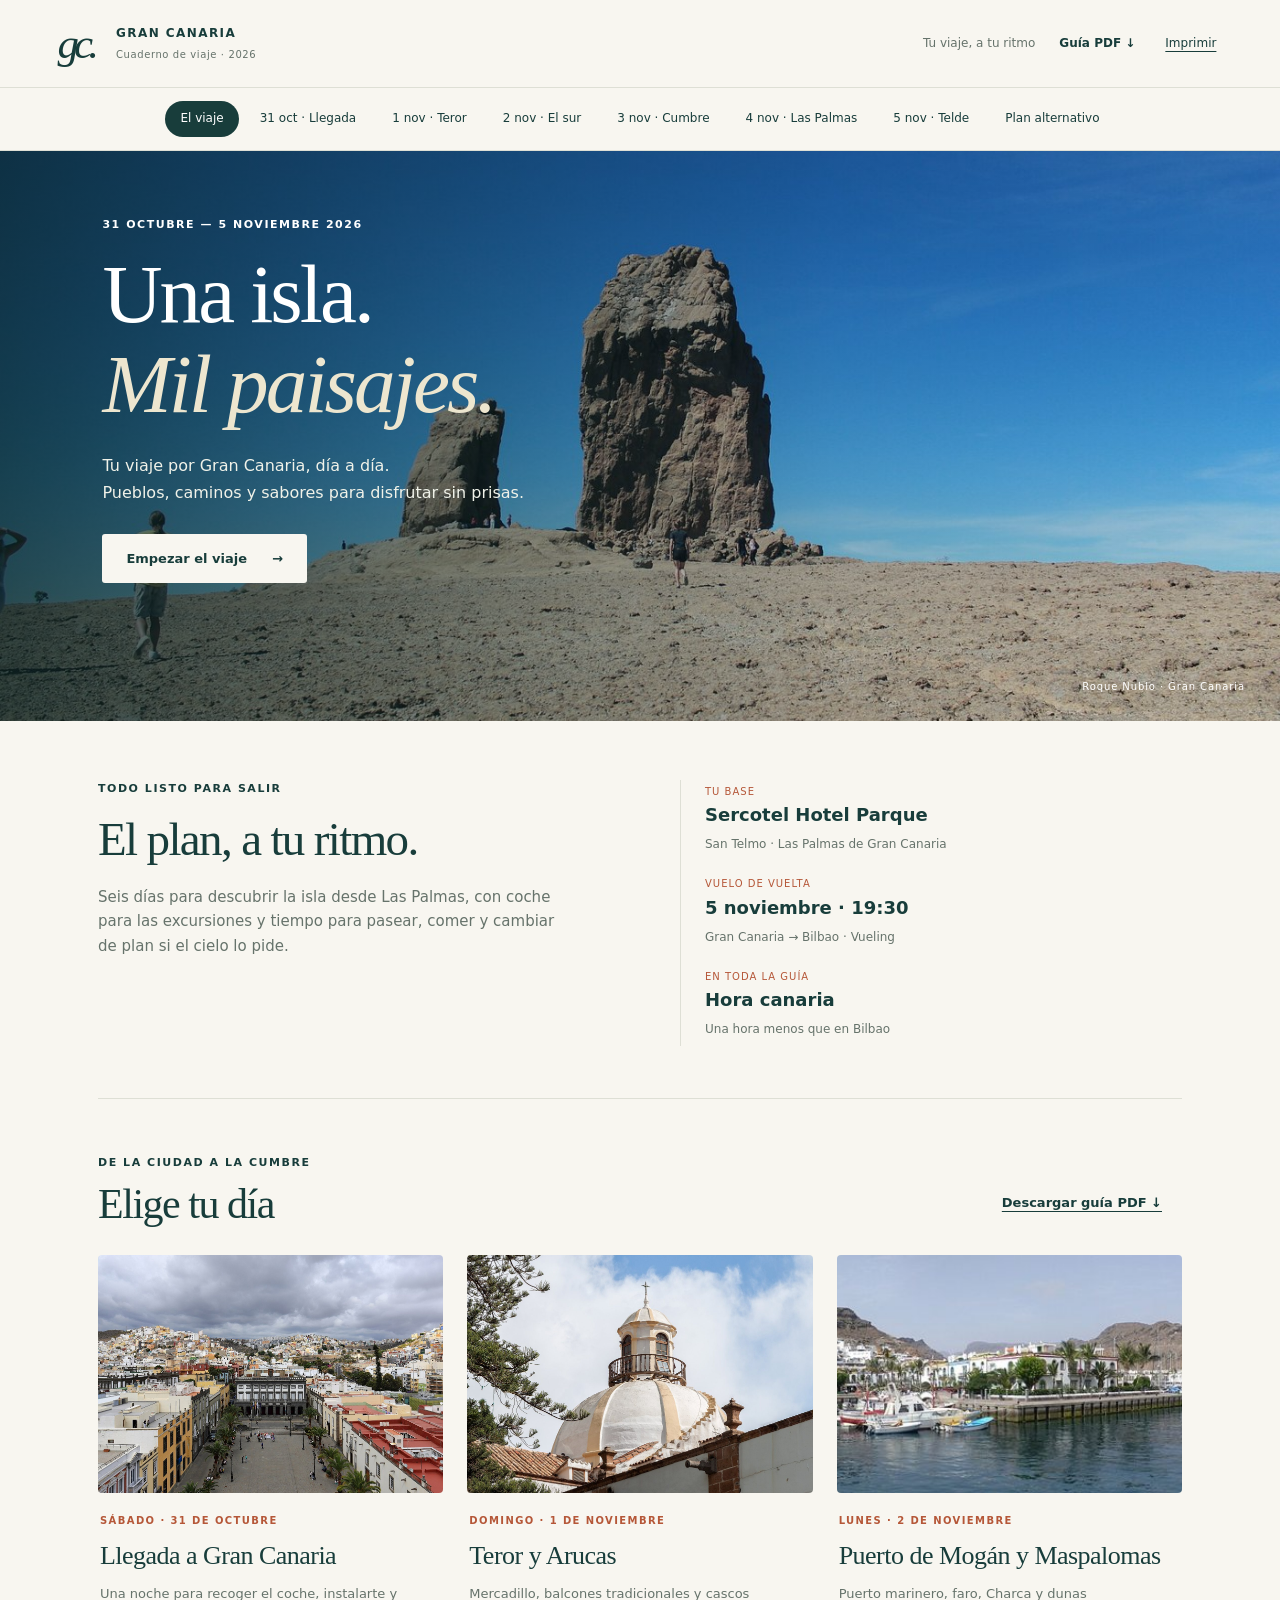
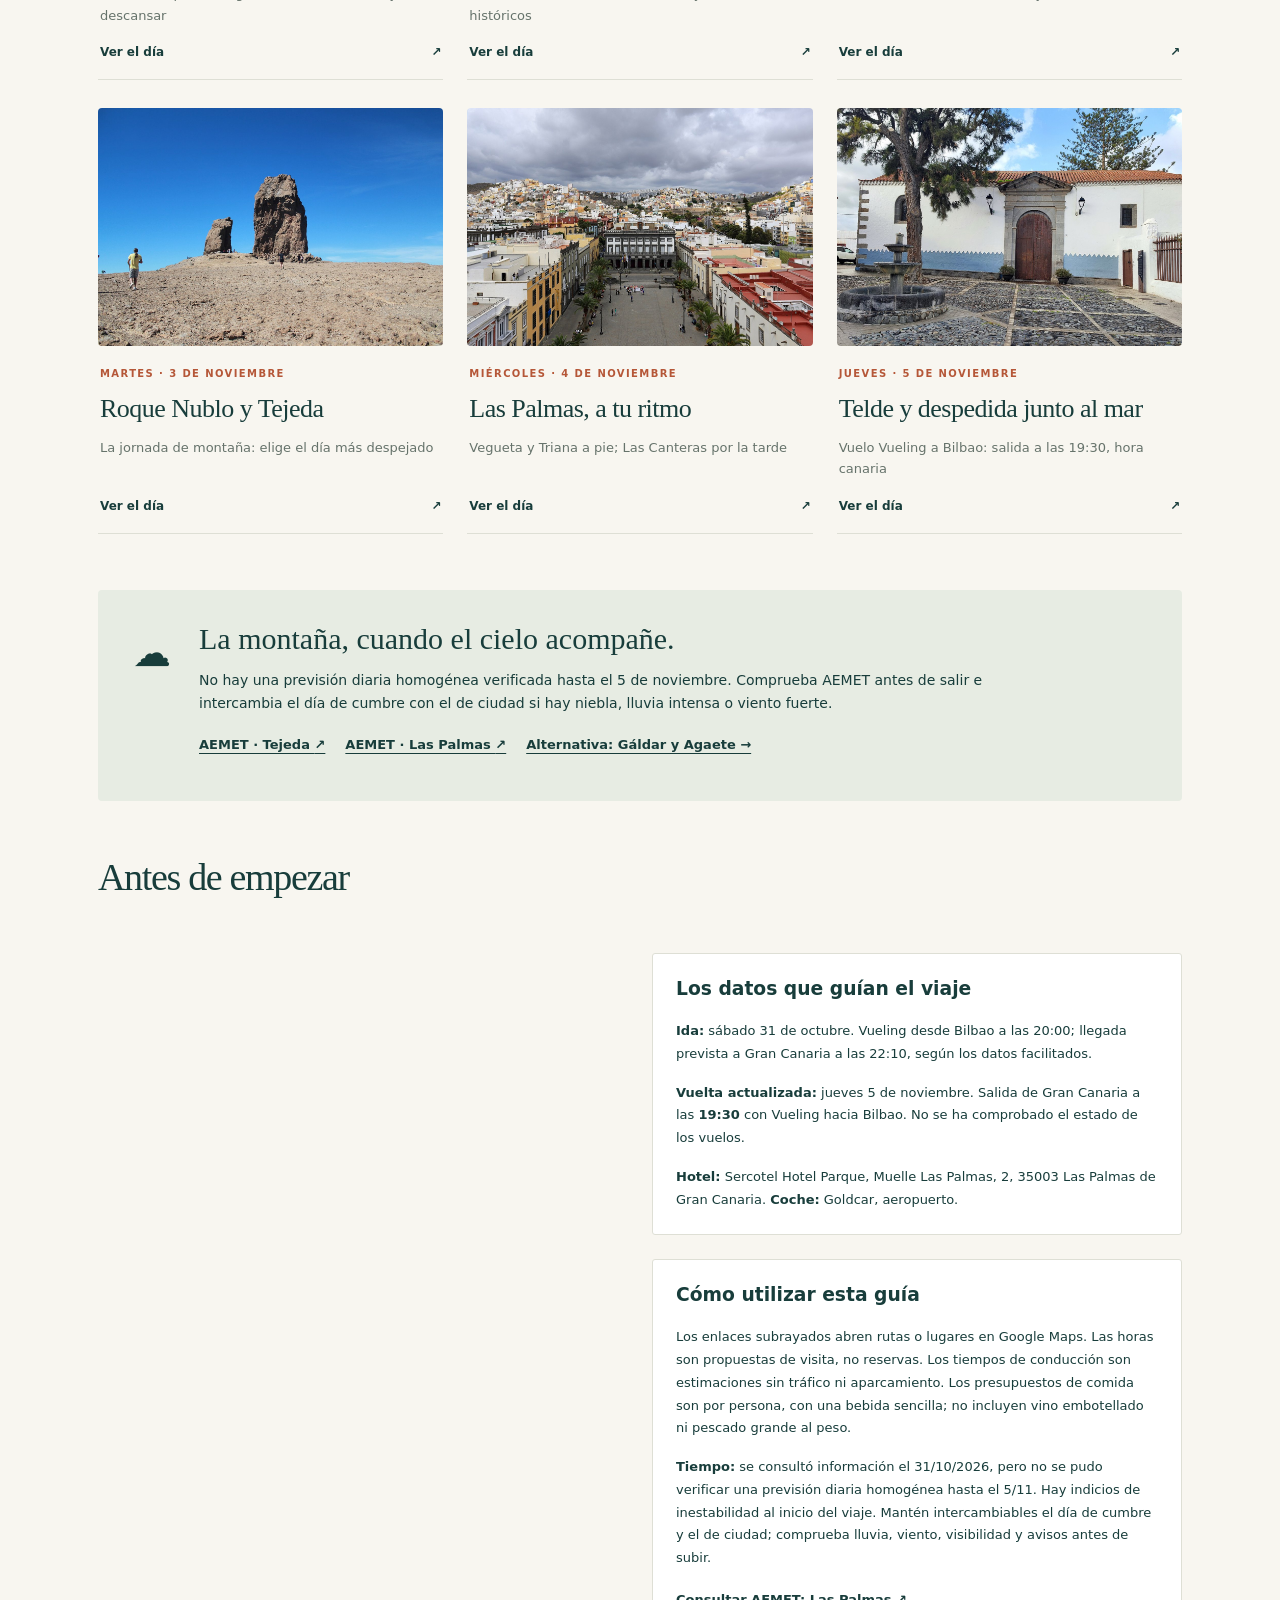
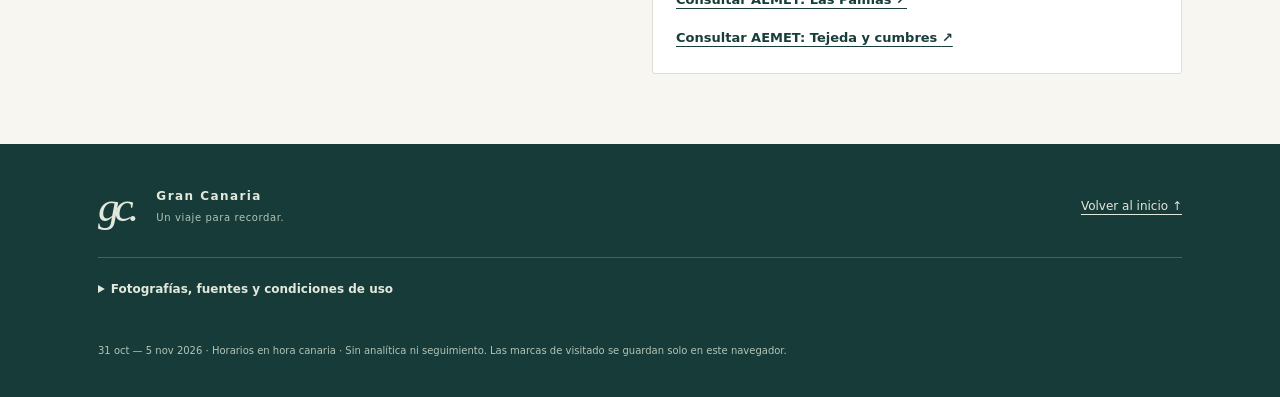
==== index.html @ 6c46b3f3 "Publicar guia de Gran Canaria por dias con rutas y restaurantes" ====
<!doctype html><html lang="es"><head><meta charset="utf-8"><meta name="viewport" content="width=device-width,initial-scale=1"><meta name="theme-color" content="#173e3c"><meta name="description" content="Guía de Gran Canaria del 31 de octubre al 5 de noviembre de 2026: itinerarios por día, restaurantes, horarios, fotografías y rutas en Google Maps."><title>Gran Canaria · Una isla, mil paisajes</title><link rel="icon" href="assets/favicon.svg" type="image/svg+xml"><link rel="stylesheet" href="style.css"><script src="app.js" defer></script></head><body><a class="skip" href="#main">Saltar al contenido</a><header class="site-header"><a class="brand" href="#inicio"><span class="brand-mark" aria-hidden="true">gc.</span><span>GRAN CANARIA<small>Cuaderno de viaje · 2026</small></span></a><div class="header-actions"><span class="progress" aria-live="polite">Tu viaje, a tu ritmo</span><a href="guia-gran-canaria.pdf" class="pdf-link" download>Guía PDF ↓</a><button id="print" aria-label="Imprimir todos los días">Imprimir</button></div></header><nav class="day-nav" aria-label="Itinerario por días"><a href="#inicio" data-day="inicio">El viaje</a><a href="#dia-31" data-day="dia-31">31 oct · Llegada</a><a href="#dia-1" data-day="dia-1">1 nov · Teror</a><a href="#dia-2" data-day="dia-2">2 nov · El sur</a><a href="#dia-3" data-day="dia-3">3 nov · Cumbre</a><a href="#dia-4" data-day="dia-4">4 nov · Las Palmas</a><a href="#dia-5" data-day="dia-5">5 nov · Telde</a><a href="#alternativa" data-day="alternativa">Plan alternativo</a></nav><main id="main"><section class="page" id="inicio" aria-labelledby="title-inicio"><header class="cover"><img src="assets/nublo.jpg" alt="Paisaje montañoso de Gran Canaria con el Roque Nublo"><div class="cover-shade"></div><div class="cover-copy"><span class="eyebrow">31 octubre — 5 noviembre 2026</span><h1 id="title-inicio">Una isla.<br><em>Mil paisajes.</em></h1><p>Tu viaje por Gran Canaria, día a día.<br>Pueblos, caminos y sabores para disfrutar sin prisas.</p><a class="button light" href="#dia-31">Empezar el viaje <span>→</span></a></div><span class="photo-tag">Roque Nublo · Gran Canaria</span></header><div class="content"><div class="intro"><div><span class="eyebrow">Todo listo para salir</span><h2>El plan, a tu ritmo.</h2><p>Seis días para descubrir la isla desde Las Palmas, con coche para las excursiones y tiempo para pasear, comer y cambiar de plan si el cielo lo pide.</p></div><div class="travel-facts"><div><span>Tu base</span><strong>Sercotel Hotel Parque</strong><small>San Telmo · Las Palmas de Gran Canaria</small></div><div><span>Vuelo de vuelta</span><strong>5 noviembre · 19:30</strong><small>Gran Canaria → Bilbao · Vueling</small></div><div><span>En toda la guía</span><strong>Hora canaria</strong><small>Una hora menos que en Bilbao</small></div></div></div><div class="section-heading"><div><span class="eyebrow">De la ciudad a la cumbre</span><h2>Elige tu día</h2></div><a class="text-link" href="guia-gran-canaria.pdf" download>Descargar guía PDF ↓</a></div><div class="day-grid"><a class="day-card" href="#dia-31"><img src="assets/vegueta.jpg" alt="Llegada a Gran Canaria" loading="lazy"><div><span class="eyebrow">Sábado · 31 de octubre</span><h3>Llegada a Gran Canaria</h3><p>Una noche para recoger el coche, instalarte y descansar</p><span class="card-action">Ver el día <span>↗</span></span></div></a><a class="day-card" href="#dia-1"><img src="assets/teror.jpg" alt="Teror y Arucas" loading="lazy"><div><span class="eyebrow">Domingo · 1 de noviembre</span><h3>Teror y Arucas</h3><p>Mercadillo, balcones tradicionales y cascos históricos</p><span class="card-action">Ver el día <span>↗</span></span></div></a><a class="day-card" href="#dia-2"><img src="assets/mogan.jpg" alt="Puerto de Mogán y Maspalomas" loading="lazy"><div><span class="eyebrow">Lunes · 2 de noviembre</span><h3>Puerto de Mogán y Maspalomas</h3><p>Puerto marinero, faro, Charca y dunas</p><span class="card-action">Ver el día <span>↗</span></span></div></a><a class="day-card" href="#dia-3"><img src="assets/nublo.jpg" alt="Roque Nublo y Tejeda" loading="lazy"><div><span class="eyebrow">Martes · 3 de noviembre</span><h3>Roque Nublo y Tejeda</h3><p>La jornada de montaña: elige el día más despejado</p><span class="card-action">Ver el día <span>↗</span></span></div></a><a class="day-card" href="#dia-4"><img src="assets/vegueta.jpg" alt="Las Palmas, a tu ritmo" loading="lazy"><div><span class="eyebrow">Miércoles · 4 de noviembre</span><h3>Las Palmas, a tu ritmo</h3><p>Vegueta y Triana a pie; Las Canteras por la tarde</p><span class="card-action">Ver el día <span>↗</span></span></div></a><a class="day-card" href="#dia-5"><img src="assets/telde.jpg" alt="Telde y despedida junto al mar" loading="lazy"><div><span class="eyebrow">Jueves · 5 de noviembre</span><h3>Telde y despedida junto al mar</h3><p>Vuelo Vueling a Bilbao: salida a las 19:30, hora canaria</p><span class="card-action">Ver el día <span>↗</span></span></div></a></div><aside class="weather"><span class="weather-icon" aria-hidden="true">☁</span><div><h3>La montaña, cuando el cielo acompañe.</h3><p>No hay una previsión diaria homogénea verificada hasta el 5 de noviembre. Comprueba AEMET antes de salir e intercambia el día de cumbre con el de ciudad si hay niebla, lluvia intensa o viento fuerte.</p><a class="text-link" href="https://www.aemet.es/es/eltiempo/prediccion/municipios/tejeda-id35025" target="_blank" rel="noopener noreferrer">AEMET · Tejeda <span aria-hidden="true">↗</span></a><a class="text-link" href="https://www.aemet.es/es/eltiempo/prediccion/municipios/palmas-de-gran-canaria-las-id35016" target="_blank" rel="noopener noreferrer">AEMET · Las Palmas <span aria-hidden="true">↗</span></a><a class="text-link" href="#alternativa">Alternativa: Gáldar y Agaete →</a></div></aside><div class="essentials"><h2>Antes de empezar</h2><section class="panel"><h3>Los datos que guían el viaje</h3><p><b>Ida:</b> sábado 31 de octubre. Vueling desde Bilbao a las 20:00; llegada prevista a Gran Canaria a las 22:10, según los datos facilitados.</p><p><b>Vuelta actualizada:</b> jueves 5 de noviembre. Salida de Gran Canaria a las <b>19:30</b> con Vueling hacia Bilbao. No se ha comprobado el estado de los vuelos.</p><p><b>Hotel:</b> Sercotel Hotel Parque, Muelle Las Palmas, 2, 35003 Las Palmas de Gran Canaria. <b>Coche:</b> Goldcar, aeropuerto.</p></section><section class="panel"><h3>Cómo utilizar esta guía</h3><p>Los enlaces subrayados abren rutas o lugares en Google Maps. Las horas son propuestas de visita, no reservas. Los tiempos de conducción son estimaciones sin tráfico ni aparcamiento. Los presupuestos de comida son por persona, con una bebida sencilla; no incluyen vino embotellado ni pescado grande al peso.</p><p><b>Tiempo:</b> se consultó información el 31/10/2026, pero no se pudo verificar una previsión diaria homogénea hasta el 5/11. Hay indicios de inestabilidad al inicio del viaje. Mantén intercambiables el día de cumbre y el de ciudad; comprueba lluvia, viento, visibilidad y avisos antes de subir.</p><a class="text-link" href="https://www.aemet.es/es/eltiempo/prediccion/municipios/palmas-de-gran-canaria-las-id35016" target="_blank" rel="noopener noreferrer">Consultar AEMET: Las Palmas <span aria-hidden="true">↗</span></a><a class="text-link" href="https://www.aemet.es/es/eltiempo/prediccion/municipios/tejeda-id35025" target="_blank" rel="noopener noreferrer">Consultar AEMET: Tejeda y cumbres <span aria-hidden="true">↗</span></a></section></div></div></section><section class="page" id="dia-31" aria-labelledby="title-dia-31"><header class="day-hero"><img src="assets/vegueta.jpg" alt="Llegada a Gran Canaria" loading="lazy"><div class="cover-shade"></div><div class="day-hero-copy"><a class="back" href="#inicio">← Todos los días</a><span class="eyebrow">Sábado · 31 de octubre</span><h2 id="title-dia-31" tabindex="-1">Llegada a Gran Canaria</h2><p>Una noche para recoger el coche, instalarte y descansar</p></div></header><div class="content"><div class="day-tools"><span>Llegada · 25–35 min en coche</span><button class="done-button" data-done="dia-31" aria-pressed="false">○ Marcar como visitado</button></div><div class="sights"><article class="sight"><span class="eyebrow">Tu punto de partida</span><h3>San Telmo</h3><p>El hotel está junto a San Telmo, una base práctica para recorrer Triana a pie. Esta noche, lo mejor es instalarte y descansar.</p><a class="text-link" href="https://www.google.com/maps/search/?api=1&amp;query=Parque+San+Telmo+Las+Palmas" target="_blank" rel="noopener noreferrer">Ver ubicación <span aria-hidden="true">↗</span></a></article></div><div class="day-body"><section class="timeline"><h3>Horario propuesto</h3><div class="stop"><div class="time">20:00</div><div>Salida de Bilbao con Vueling, según tu reserva. Hora peninsular.</div></div><div class="stop"><div class="time">22:10</div><div>Llegada prevista a Gran Canaria. Desde aquí, todas las horas de la guía son canarias.</div></div><div class="stop"><div class="time">22:10–23:15</div><div>Desembarque, equipaje y recogida del coche. El margen real dependerá del vuelo y las colas.</div></div><div class="stop"><div class="time">23:15–00:00</div><div>Llegada orientativa al Sercotel Hotel Parque. Del aeropuerto al hotel: unos 25–35 minutos de conducción.</div></div></section><section class="panel"><h3>Lo que conviene resolver antes de volar</h3><p><b>Goldcar publica cierre a las 22:59.</b> Con la llegada prevista a las 22:10, confirma cómo gestionan retrasos y recogida fuera de horario. Teléfono publicado: <b>+34 918 341 400</b>.</p><p>Avisa al hotel de tu llegada tardía y consulta el aparcamiento más práctico. Comprueba que la reserva del coche permita devolverlo el jueves alrededor de las 16:30–17:00; una ampliación puede cambiar el precio.</p></section><section class="panel"><h3>Cena</h3><p>Cena antes de embarcar o lleva algo previsto. No se recomienda una reserva de restaurante esa noche: la hora de llegada al hotel es demasiado incierta.</p></section><section class="panel maps"><h3>Google Maps</h3><a class="map-link" href="https://www.google.com/maps/dir/?api=1&amp;origin=Aeropuerto+de+Gran+Canaria&amp;destination=Sercotel+Hotel+Parque%2C+Las+Palmas+de+Gran+Canaria&amp;travelmode=driving" target="_blank" rel="noopener noreferrer">Ruta en coche: aeropuerto → hotel <span aria-hidden="true">↗</span></a><a class="map-link" href="https://www.google.com/maps/search/?api=1&amp;query=Sercotel+Hotel+Parque%2C+Las+Palmas+de+Gran+Canaria" target="_blank" rel="noopener noreferrer">Ubicación: Sercotel Hotel Parque <span aria-hidden="true">↗</span></a></section><section class="panel"><h3>Información de referencia</h3><a class="text-link" href="https://www.goldcar.es/es-es/alquiler-de-coches/oficinas/espana/las-palmas/aeropuerto-gran-canaria/" target="_blank" rel="noopener noreferrer">Goldcar: oficina del aeropuerto y horario <span aria-hidden="true">↗</span></a><p>Recuerda: las horas de los billetes se expresan en la hora local de cada aeropuerto. Canarias está una hora por detrás de Bilbao.</p></section></div><div class="next-day"><a class="text-link" href="#inicio">← El viaje</a><a class="button" href="#dia-1">1 nov · Teror →</a></div></div></section><section class="page" id="dia-1" aria-labelledby="title-dia-1"><header class="day-hero"><img src="assets/teror.jpg" alt="Teror y Arucas" loading="lazy"><div class="cover-shade"></div><div class="day-hero-copy"><a class="back" href="#inicio">← Todos los días</a><span class="eyebrow">Domingo · 1 de noviembre</span><h2 id="title-dia-1" tabindex="-1">Teror y Arucas</h2><p>Mercadillo, balcones tradicionales y cascos históricos</p></div></header><div class="content"><div class="day-tools"><span>Pueblos · Mercado · 1 h 30–2 h en coche</span><button class="done-button" data-done="dia-1" aria-pressed="false">○ Marcar como visitado</button></div><div class="sights"><article class="sight"><span class="eyebrow">Balcones y sabores locales</span><h3>Teror</h3><p>Recorre la calle Real y la plaza del Pino. El mercadillo es la ocasión para probar chorizo de Teror, quesos, panes y dulces.</p><a class="text-link" href="https://www.google.com/maps/search/?api=1&amp;query=Bas%C3%ADlica+Nuestra+Se%C3%B1ora+del+Pino+Teror" target="_blank" rel="noopener noreferrer">Ver ubicación <span aria-hidden="true">↗</span></a></article><article class="sight"><span class="eyebrow">Un paseo entre piedra y jardines</span><h3>Arucas</h3><p>La iglesia de San Juan Bautista y las calles del casco histórico son las protagonistas de una tarde tranquila.</p><a class="text-link" href="https://www.google.com/maps/search/?api=1&amp;query=Iglesia+San+Juan+Bautista+Arucas" target="_blank" rel="noopener noreferrer">Ver ubicación <span aria-hidden="true">↗</span></a></article></div><div class="day-body"><section class="timeline"><h3>Horario propuesto</h3><div class="stop"><div class="time">09:00–09:30</div><div>Salida del hotel hacia Teror. Calcula unos 35–45 minutos y margen para aparcar.</div></div><div class="stop"><div class="time">10:00–12:15</div><div>Mercadillo, plaza del Pino, calle Real y balcones. Basílica si está accesible fuera de los oficios.</div></div><div class="stop"><div class="time">12:30–14:00</div><div>Comida en Teror o en Arbejales, según la opción elegida.</div></div><div class="stop"><div class="time">15:00–17:00</div><div>Arucas: plaza de San Juan, casco histórico y exterior de la iglesia; interior si está abierto.</div></div><div class="stop"><div class="time">17:00–18:00</div><div>Regreso al hotel. Conducción total del día: aproximadamente 1 h 30–2 h, algo más con el desvío a Arbejales.</div></div></section><section class="panel food"><h3>Dónde comer</h3><p><b>Opción económica: Bochinche Bar Suso.</b> C/ Párroco Faustino Alonso, 14, Arbejales. Presupuesto: <b>15–20 €</b>. Pregunta por ropa vieja, potaje, carne de cerdo y postre de gofio. Horario publicado: domingo 12:00–16:00. Tel. <b>928 023 126</b>. Hay que desviarse en coche.</p><p><b>Sin salir del mercadillo: D’Fernandez.</b> Plaza de Sintes, local 4. Cocina canaria: cabra estofada, ropa vieja, gofio y productos de Teror. Domingo publicado: 11:00–19:00. Tel. <b>694 233 515</b>. No se ha verificado carta de precios actual: consúltala antes de pedir.</p></section><section class="panel maps"><h3>Google Maps</h3><a class="map-link" href="https://www.google.com/maps/dir/?api=1&amp;origin=Sercotel+Hotel+Parque%2C+Las+Palmas+de+Gran+Canaria&amp;destination=Sercotel+Hotel+Parque%2C+Las+Palmas+de+Gran+Canaria&amp;travelmode=driving&amp;waypoints=Bas%C3%ADlica+de+Nuestra+Se%C3%B1ora+del+Pino%2C+Teror%7CIglesia+de+San+Juan+Bautista%2C+Arucas" target="_blank" rel="noopener noreferrer">Ruta principal: hotel → Teror → Arucas → hotel <span aria-hidden="true">↗</span></a><a class="map-link" href="https://www.google.com/maps/dir/?api=1&amp;origin=Teror+Gran+Canaria&amp;destination=Arucas+Gran+Canaria&amp;travelmode=driving&amp;waypoints=Bochinche+Bar+Suso+Arbejales" target="_blank" rel="noopener noreferrer">Desvío para comer: Teror → Bar Suso → Arucas <span aria-hidden="true">↗</span></a><a class="map-link" href="https://www.google.com/maps/search/?api=1&amp;query=D+Fernandez+Plaza+de+Sintes+Teror" target="_blank" rel="noopener noreferrer">D’Fernandez, junto al mercadillo <span aria-hidden="true">↗</span></a></section><section class="panel"><h3>Festivo y lluvia</h3><p>El mercadillo anuncia domingos de 09:00 a 15:00. Al ser Todos los Santos, confirma cambios y reserva la comida. Con lluvia intensa, utiliza el plan cultural de Las Palmas; Teror se puede visitar otro día, aunque sin el mercadillo.</p><a class="text-link" href="https://teror.es/mercadillo-de-teror/" target="_blank" rel="noopener noreferrer">Ayuntamiento: mercadillo de Teror <span aria-hidden="true">↗</span></a><a class="text-link" href="https://dfernandezteror.com/" target="_blank" rel="noopener noreferrer">D’Fernandez: cocina, horario y contacto <span aria-hidden="true">↗</span></a></section></div><div class="next-day"><a class="text-link" href="#dia-31">← 31 oct · Llegada</a><a class="button" href="#dia-2">2 nov · El sur →</a></div></div></section><section class="page" id="dia-2" aria-labelledby="title-dia-2"><header class="day-hero"><img src="assets/mogan.jpg" alt="Puerto de Mogán y Maspalomas" loading="lazy"><div class="cover-shade"></div><div class="day-hero-copy"><a class="back" href="#inicio">← Todos los días</a><span class="eyebrow">Lunes · 2 de noviembre</span><h2 id="title-dia-2" tabindex="-1">Puerto de Mogán y Maspalomas</h2><p>Puerto marinero, faro, Charca y dunas</p></div></header><div class="content"><div class="day-tools"><span>Mar · Dunas · 2 h 30–3 h en coche</span><button class="done-button" data-done="dia-2" aria-pressed="false">○ Marcar como visitado</button></div><div class="sights"><article class="sight"><span class="eyebrow">La mañana junto al puerto</span><h3>Puerto de Mogán</h3><p>Pasea entre las calles blancas y el puerto antes de comer. El mercadillo es los viernes, por lo que no coincide con este viaje.</p><a class="text-link" href="https://www.google.com/maps/search/?api=1&amp;query=Puerto+de+Mog%C3%A1n" target="_blank" rel="noopener noreferrer">Ver ubicación <span aria-hidden="true">↗</span></a></article><article class="sight"><span class="eyebrow">Arena, aves y horizonte</span><h3>Maspalomas</h3><p>Combina el faro, la Charca y un paseo por los itinerarios señalizados. La reserva se disfruta respetando las balizas y las zonas protegidas.</p><a class="text-link" href="https://www.google.com/maps/search/?api=1&amp;query=Charca+Maspalomas" target="_blank" rel="noopener noreferrer">Ver ubicación <span aria-hidden="true">↗</span></a></article></div><div class="day-body"><section class="timeline"><h3>Horario propuesto</h3><div class="stop"><div class="time">09:00</div><div>Salida por la GC-1 hacia Puerto de Mogán. Trayecto aproximado: 1 h 10–1 h 25.</div></div><div class="stop"><div class="time">10:15–12:30</div><div>Paseo por el puerto y las calles del barrio marinero.</div></div><div class="stop"><div class="time">12:30–14:00</div><div>Almuerzo en la Cofradía de Pescadores de Mogán.</div></div><div class="stop"><div class="time">14:00–14:45</div><div>Traslado a Maspalomas y aparcamiento cerca del faro.</div></div><div class="stop"><div class="time">14:45–17:30</div><div>Faro, paseo junto a la Charca y senderos autorizados. Dedica 60–90 minutos a caminar según el viento y tus ganas.</div></div><div class="stop"><div class="time">17:30–18:30</div><div>Regreso hacia Las Palmas. Total diario de conducción: aproximadamente 2 h 30–3 h.</div></div></section><section class="panel food"><h3>Dónde comer: Cofradía de Pescadores de Mogán</h3><p><b>Explanada del Castillete, 7.</b> Presupuesto: <b>20–30 € por persona</b>. Tel. <b>928 565 321</b>. Confirma servicio de cocina el lunes a las 12:30.</p><p>La carta digital consultada publica sardinillas a <b>12,50 €</b>, atún a la plancha a <b>14,50 €</b> y calamares a <b>15,50 €</b>. Son referencias, sujetas a cambios. Para controlar el gasto, elige platos con precio cerrado y consulta las guarniciones. Si pides pescado al peso, acuerda el precio total antes.</p></section><section class="panel maps"><h3>Google Maps</h3><a class="map-link" href="https://www.google.com/maps/dir/?api=1&amp;origin=Sercotel+Hotel+Parque%2C+Las+Palmas+de+Gran+Canaria&amp;destination=Sercotel+Hotel+Parque%2C+Las+Palmas+de+Gran+Canaria&amp;travelmode=driving&amp;waypoints=Puerto+de+Mog%C3%A1n+Gran+Canaria%7CFaro+de+Maspalomas" target="_blank" rel="noopener noreferrer">Ruta en coche: hotel → Puerto de Mogán → faro → hotel <span aria-hidden="true">↗</span></a><a class="map-link" href="https://www.google.com/maps/search/?api=1&amp;query=Cofrad%C3%ADa+de+Pescadores+Puerto+de+Mog%C3%A1n" target="_blank" rel="noopener noreferrer">Restaurante: Cofradía de Pescadores de Mogán <span aria-hidden="true">↗</span></a><a class="map-link" href="https://www.google.com/maps/dir/?api=1&amp;origin=Faro+de+Maspalomas&amp;destination=Charca+de+Maspalomas&amp;travelmode=walking" target="_blank" rel="noopener noreferrer">Paseo: faro → Charca de Maspalomas <span aria-hidden="true">↗</span></a></section><section class="panel"><h3>Para disfrutar del entorno</h3><p>El mercadillo de Mogán es los viernes y no coincide con este viaje. En las dunas, sigue las balizas y señalización: Google Maps no sustituye los senderos autorizados. Si hay lluvia intensa o viento incómodo, acorta el paseo y usa otro día para la reserva natural.</p><a class="text-link" href="https://cofradiapuertomogan.eatbu.com/?lang=es" target="_blank" rel="noopener noreferrer">Cofradía de Mogán: contacto <span aria-hidden="true">↗</span></a><a class="text-link" href="https://www.mydmenu.com/local/70" target="_blank" rel="noopener noreferrer">Carta digital consultada <span aria-hidden="true">↗</span></a></section></div><figure class="extra-photo"><img src="assets/dunas.jpg" alt="Dunas de Maspalomas" loading="lazy"><figcaption>Reserva natural de las Dunas de Maspalomas</figcaption></figure><div class="next-day"><a class="text-link" href="#dia-1">← 1 nov · Teror</a><a class="button" href="#dia-3">3 nov · Cumbre →</a></div></div></section><section class="page" id="dia-3" aria-labelledby="title-dia-3"><header class="day-hero"><img src="assets/nublo.jpg" alt="Roque Nublo y Tejeda" loading="lazy"><div class="cover-shade"></div><div class="day-hero-copy"><a class="back" href="#inicio">← Todos los días</a><span class="eyebrow">Martes · 3 de noviembre</span><h2 id="title-dia-3" tabindex="-1">Roque Nublo y Tejeda</h2><p>La jornada de montaña: elige el día más despejado</p></div></header><div class="content"><div class="day-tools"><span>Montaña · Reserva previa · 3–3 h 30 en coche</span><button class="done-button" data-done="dia-3" aria-pressed="false">○ Marcar como visitado</button></div><div class="sights"><article class="sight"><span class="eyebrow">El paisaje que merece esperar</span><h3>Roque Nublo</h3><p>Elige un día con buena visibilidad. El paseo habitual tiene subida y terreno irregular: lleva agua, abrigo y calzado con agarre.</p><a class="text-link" href="https://www.google.com/maps/search/?api=1&amp;query=Roque+Nublo+Gran+Canaria" target="_blank" rel="noopener noreferrer">Ver ubicación <span aria-hidden="true">↗</span></a></article><article class="sight"><span class="eyebrow">La pausa más dulce</span><h3>Tejeda</h3><p>Después de la caminata, pasea por el pueblo y prueba su repostería de almendra: bienmesabe y mazapán.</p><a class="text-link" href="https://www.google.com/maps/search/?api=1&amp;query=Tejeda+Gran+Canaria" target="_blank" rel="noopener noreferrer">Ver ubicación <span aria-hidden="true">↗</span></a></article></div><div class="day-body"><section class="timeline"><h3>Horario propuesto, sujeto a reserva y meteorología</h3><div class="stop"><div class="time">08:30</div><div>Salida hacia la cumbre. Las carreteras tienen curvas: calcula 1 h 15–1 h 45 hasta el punto de acceso elegido.</div></div><div class="stop"><div class="time">10:00–13:00</div><div>Aparcamiento habilitado, traslado en guagua y paseo al Roque Nublo. Ajusta el orden a la franja reservada y al transporte vigente.</div></div><div class="stop"><div class="time">14:00–15:00</div><div>Comida en Tejeda.</div></div><div class="stop"><div class="time">15:00–16:00</div><div>Paseo por el pueblo y dulcería: bienmesabe o mazapán de almendra.</div></div><div class="stop"><div class="time">16:00–17:30</div><div>Regreso con luz. Conducción del día: unas 3–3 h 30, según el acceso y los desvíos.</div></div></section><section class="panel"><h3>Acceso al Roque Nublo</h3><p>El acceso está regulado: <b>reserva previamente</b> y comprueba el aparcamiento disuasorio y la guagua que correspondan. No conduzcas al inicio del sendero contando con poder aparcar. La aproximación habitual es de unos <b>1,5 km por sentido</b>, con subida y terreno irregular; reserva unas 2 horas para caminar y disfrutar, además de los traslados.</p><a class="text-link" href="https://reservasroquenublo.com/" target="_blank" rel="noopener noreferrer">Reservas y condiciones de acceso al Roque Nublo <span aria-hidden="true">↗</span></a><a class="text-link" href="https://www.grancanaria.com/turismo/naturaleza/red-de-miradores/mirador-roquenublo/" target="_blank" rel="noopener noreferrer">Turismo: información oficial de acceso y transporte <span aria-hidden="true">↗</span></a></section><section class="panel food"><h3>Dónde comer: Casa del Caminero</h3><p><b>Av. de los Almendros, 5, Tejeda.</b> Presupuesto: <b>20–25 €</b>. Carta publicada: gofio 6 €, papas con mojo 6 €, cabra en salsa 14 € y carne de cochino 12 €. Tel. <b>682 525 982</b>. <b>Confirma apertura el martes:</b> existen horarios contradictorios en directorios. Si cambias el día de montaña, cambia también la reserva.</p><a class="text-link" href="https://casadelcaminero.com/menu/" target="_blank" rel="noopener noreferrer">Casa del Caminero: carta publicada <span aria-hidden="true">↗</span></a></section><section class="panel maps"><h3>Google Maps: trayectos separados</h3><a class="map-link" href="https://www.google.com/maps/dir/?api=1&amp;origin=Sercotel+Hotel+Parque%2C+Las+Palmas+de+Gran+Canaria&amp;destination=Cruz+de+los+Llanos+Gran+Canaria&amp;travelmode=driving" target="_blank" rel="noopener noreferrer">Hotel → Cruz de los Llanos (solo si el acceso vigente lo indica) <span aria-hidden="true">↗</span></a><a class="map-link" href="https://www.google.com/maps/dir/?api=1&amp;origin=Cruz+de+los+Llanos+Gran+Canaria&amp;destination=Sercotel+Hotel+Parque%2C+Las+Palmas+de+Gran+Canaria&amp;travelmode=driving&amp;waypoints=Tejeda+Gran+Canaria" target="_blank" rel="noopener noreferrer">Cruz de los Llanos → Tejeda → hotel <span aria-hidden="true">↗</span></a><a class="map-link" href="https://www.google.com/maps/search/?api=1&amp;query=Casa+del+Caminero+Tejeda" target="_blank" rel="noopener noreferrer">Restaurante: Casa del Caminero <span aria-hidden="true">↗</span></a><p><b>Plan B:</b> con niebla cerrada, tormenta, viento fuerte o avisos, intercambia con el día de ciudad. Lleva agua, calzado con agarre, impermeable y abrigo. Maps no representa la reserva ni el transporte obligatorio.</p></section></div><div class="next-day"><a class="text-link" href="#dia-2">← 2 nov · El sur</a><a class="button" href="#dia-4">4 nov · Las Palmas →</a></div></div></section><section class="page" id="dia-4" aria-labelledby="title-dia-4"><header class="day-hero"><img src="assets/vegueta.jpg" alt="Las Palmas, a tu ritmo" loading="lazy"><div class="cover-shade"></div><div class="day-hero-copy"><a class="back" href="#inicio">← Todos los días</a><span class="eyebrow">Miércoles · 4 de noviembre</span><h2 id="title-dia-4" tabindex="-1">Las Palmas, a tu ritmo</h2><p>Vegueta y Triana a pie; Las Canteras por la tarde</p></div></header><div class="content"><div class="day-tools"><span>Historia · Playa · A pie y guagua</span><button class="done-button" data-done="dia-4" aria-pressed="false">○ Marcar como visitado</button></div><div class="sights"><article class="sight"><span class="eyebrow">La historia se recorre a pie</span><h3>Vegueta y Triana</h3><p>Plazas, calles históricas, mercado y museos. Casa de Colón y El Museo Canario permiten adaptar el día si llueve.</p><a class="text-link" href="https://www.google.com/maps/search/?api=1&amp;query=Plaza+Santa+Ana+Las+Palmas" target="_blank" rel="noopener noreferrer">Ver ubicación <span aria-hidden="true">↗</span></a></article><article class="sight"><span class="eyebrow">La tarde frente al Atlántico</span><h3>Las Canteras</h3><p>Recorre el paseo marítimo hasta La Puntilla. Puedes llegar desde el centro en guagua o taxi y dejar el coche aparcado.</p><a class="text-link" href="https://www.google.com/maps/search/?api=1&amp;query=La+Puntilla+Las+Palmas+de+Gran+Canaria" target="_blank" rel="noopener noreferrer">Ver ubicación <span aria-hidden="true">↗</span></a></article></div><div class="day-body"><section class="timeline"><h3>Horario propuesto</h3><div class="stop"><div class="time">09:00–10:15</div><div>Paseo desde San Telmo por Triana y visita al Mercado de Vegueta. El mercado publica apertura entre semana hasta las 14:00.</div></div><div class="stop"><div class="time">10:30–13:30</div><div>Plaza de Santa Ana, entorno de la catedral, calles de Vegueta y Casa de Colón. Confirma el horario de acceso del museo.</div></div><div class="stop"><div class="time">13:30–15:00</div><div>Comida en Bodegón Lagunetas, en Triana.</div></div><div class="stop"><div class="time">15:30–18:00</div><div>Con buen tiempo: guagua o taxi a Las Canteras y paseo hacia La Puntilla. Con lluvia: El Museo Canario.</div></div><div class="stop"><div class="time">Tarde-noche</div><div>Regreso al hotel. Hoy puedes dejar el coche aparcado.</div></div></section><section class="panel food"><h3>Dónde comer: Bodegón Lagunetas</h3><p><b>Calle Constantino, 16, Triana.</b> Presupuesto: <b>20–25 € por persona</b>. Buena ubicación para esta ruta y para volver al hotel a pie. Pregunta por ropa vieja, pata asada, morcilla dulce, quesos canarios y platos del día.</p><p>La carta publicada incluye papas con mojo a 7 € y queso tierno a 8,50 €. El horario consultado para el miércoles es 08:00–23:00, pero el horario de cocina puede ser más limitado. Pregunta por medias raciones si quieres probar varios platos.</p></section><section class="panel maps"><h3>Google Maps</h3><a class="map-link" href="https://www.google.com/maps/dir/?api=1&amp;origin=Sercotel+Hotel+Parque%2C+Las+Palmas+de+Gran+Canaria&amp;destination=Casa+de+Col%C3%B3n+Las+Palmas&amp;travelmode=walking&amp;waypoints=Mercado+de+Vegueta%7CPlaza+de+Santa+Ana+Las+Palmas" target="_blank" rel="noopener noreferrer">Ruta a pie: hotel → mercado → Santa Ana → Casa de Colón <span aria-hidden="true">↗</span></a><a class="map-link" href="https://www.google.com/maps/dir/?api=1&amp;origin=Casa+de+Col%C3%B3n+Las+Palmas&amp;destination=Sercotel+Hotel+Parque%2C+Las+Palmas+de+Gran+Canaria&amp;travelmode=walking&amp;waypoints=Bodeg%C3%B3n+Lagunetas+Las+Palmas" target="_blank" rel="noopener noreferrer">Casa de Colón → Bodegón Lagunetas → hotel <span aria-hidden="true">↗</span></a><a class="map-link" href="https://www.google.com/maps/dir/?api=1&amp;origin=Playa+de+Las+Canteras&amp;destination=La+Puntilla+Las+Palmas+de+Gran+Canaria&amp;travelmode=walking" target="_blank" rel="noopener noreferrer">Paseo de tarde: Playa de Las Canteras → La Puntilla <span aria-hidden="true">↗</span></a></section><section class="panel"><h3>Si llueve: cultura a cubierto</h3><p><b>El Museo Canario</b> es una buena opción para conocer la población aborigen. Publica horario de lunes a viernes de 10:00 a 20:00. También permite completar este día si no te apetece playa.</p><a class="text-link" href="https://www2.elmuseocanario.com/informacion-general/" target="_blank" rel="noopener noreferrer">El Museo Canario: información de visita <span aria-hidden="true">↗</span></a><a class="text-link" href="https://mercadodevegueta.com/" target="_blank" rel="noopener noreferrer">Mercado de Vegueta: web y horarios <span aria-hidden="true">↗</span></a><a class="text-link" href="https://www.guiarepsol.com/es/fichas/solete/bodegon-lagunetas-326437/" target="_blank" rel="noopener noreferrer">Bodegón Lagunetas: ficha de Guía Repsol <span aria-hidden="true">↗</span></a></section></div><div class="next-day"><a class="text-link" href="#dia-3">← 3 nov · Cumbre</a><a class="button" href="#dia-5">5 nov · Telde →</a></div></div></section><section class="page" id="dia-5" aria-labelledby="title-dia-5"><header class="day-hero"><img src="assets/telde.jpg" alt="Telde y despedida junto al mar" loading="lazy"><div class="cover-shade"></div><div class="day-hero-copy"><a class="back" href="#inicio">← Todos los días</a><span class="eyebrow">Jueves · 5 de noviembre</span><h2 id="title-dia-5" tabindex="-1">Telde y despedida junto al mar</h2><p>Vuelo Vueling a Bilbao: salida a las 19:30, hora canaria</p></div></header><div class="content"><div class="day-tools"><span>Pueblos · Mar · Vuelo a las 19:30</span><button class="done-button" data-done="dia-5" aria-pressed="false">○ Marcar como visitado</button></div><div class="sights"><article class="sight"><span class="eyebrow">San Juan y San Francisco</span><h3>Telde</h3><p>Dedica la mañana a sus calles y plazas históricas antes de bajar a la costa para comer.</p><a class="text-link" href="https://www.google.com/maps/search/?api=1&amp;query=Barrio+San+Francisco+Telde" target="_blank" rel="noopener noreferrer">Ver ubicación <span aria-hidden="true">↗</span></a></article><article class="sight"><span class="eyebrow">Una última comida junto al mar</span><h3>Taliarte y Melenara</h3><p>Tras el almuerzo, da un paseo corto y tranquilo. Mantén el margen para repostar, devolver el coche y llegar a la terminal.</p><a class="text-link" href="https://www.google.com/maps/search/?api=1&amp;query=Playa+Melenara" target="_blank" rel="noopener noreferrer">Ver ubicación <span aria-hidden="true">↗</span></a></article></div><div class="day-body"><section class="timeline"><h3>Horario propuesto</h3><div class="stop"><div class="time">09:30–10:00</div><div>Salida del hotel con el equipaje y desplazamiento a Telde.</div></div><div class="stop"><div class="time">10:30–12:30</div><div>Paseo por los barrios históricos de San Juan y San Francisco.</div></div><div class="stop"><div class="time">13:00–14:30</div><div>Comida en La Cofradía de Taliarte, en la costa de Telde.</div></div><div class="stop"><div class="time">14:30–15:45</div><div>Paseo tranquilo por Taliarte y Melenara, según el tiempo.</div></div><div class="stop"><div class="time">15:45–16:15</div><div>Salida hacia el aeropuerto y repostaje según el contrato.</div></div><div class="stop"><div class="time">16:30–17:00</div><div>Devolución del coche en Goldcar. Confirma que esta hora esté incluida en la reserva.</div></div><div class="stop"><div class="time">17:00–17:30</div><div>Estar en la terminal para facturación, seguridad y embarque. Sigue los límites indicados por Vueling.</div></div><div class="stop"><div class="time">19:30</div><div>Salida del vuelo hacia Bilbao. No confundir con la hora de llegada.</div></div></section><section class="panel food"><h3>Dónde comer: La Cofradía de Taliarte</h3><p><b>Muelle de Taliarte, s/n.</b> Tel. <b>928 134 387</b>. Presupuesto: <b>25–30 € por persona</b>, eligiendo raciones sencillas. Pregunta por gofio escaldado, sardinas o pescado del día; confirma el precio de cualquier pieza al peso.</p><p>La web anuncia apertura los jueves de 08:00 a 23:00; eso no equivale al horario de cocina. Reserva para las 13:00 y confirma servicio. No se han verificado los precios exactos de una carta actual.</p></section><section class="panel maps"><h3>Google Maps</h3><a class="map-link" href="https://www.google.com/maps/dir/?api=1&amp;origin=Sercotel+Hotel+Parque%2C+Las+Palmas+de+Gran+Canaria&amp;destination=La+Cofrad%C3%ADa+de+Taliarte&amp;travelmode=driving&amp;waypoints=Bas%C3%ADlica+de+San+Juan+Bautista+Telde" target="_blank" rel="noopener noreferrer">Mañana en coche: hotel → San Juan de Telde → Taliarte <span aria-hidden="true">↗</span></a><a class="map-link" href="https://www.google.com/maps/dir/?api=1&amp;origin=Bas%C3%ADlica+de+San+Juan+Bautista+Telde&amp;destination=Iglesia+de+San+Francisco+Telde&amp;travelmode=walking" target="_blank" rel="noopener noreferrer">Paseo histórico: San Juan → San Francisco <span aria-hidden="true">↗</span></a><a class="map-link" href="https://www.google.com/maps/dir/?api=1&amp;origin=La+Cofrad%C3%ADa+de+Taliarte&amp;destination=Aeropuerto+de+Gran+Canaria&amp;travelmode=driving&amp;waypoints=Playa+de+Melenara" target="_blank" rel="noopener noreferrer">Tarde en coche: Taliarte → Melenara → aeropuerto <span aria-hidden="true">↗</span></a><a class="text-link" href="https://www.lacofradiadetaliarte.es/" target="_blank" rel="noopener noreferrer">La Cofradía de Taliarte: contacto y horarios <span aria-hidden="true">↗</span></a><p><b>Si el día se complica:</b> suprime el paseo de tarde y ve al aeropuerto con margen. Comprueba el punto exacto de devolución en tu contrato de Goldcar: el enlace de Maps termina en el aeropuerto, no en una plaza de devolución concreta.</p></section></div><div class="next-day"><a class="text-link" href="#dia-4">← 4 nov · Las Palmas</a><a class="button" href="#alternativa">Plan alternativo →</a></div></div></section><section class="page" id="alternativa" aria-labelledby="title-alternativa"><header class="day-hero"><img src="assets/agaete.jpg" alt="Gáldar y Agaete" loading="lazy"><div class="cover-shade"></div><div class="day-hero-copy"><a class="back" href="#inicio">← Todos los días</a><span class="eyebrow">Alternativa y referencias</span><h2 id="title-alternativa" tabindex="-1">Gáldar y Agaete</h2><p>Para sustituir la cumbre o cambiar el día del sur</p></div></header><div class="content"><div class="day-tools"><span>Arqueología · Costa · 1 h 45–2 h 15 en coche</span><button class="done-button" data-done="alternativa" aria-pressed="false">○ Marcar como visitado</button></div><div class="sights"><article class="sight"><span class="eyebrow">Una ventana a la isla aborigen</span><h3>Gáldar</h3><p>La Cueva Pintada es la visita cultural principal de esta alternativa. Reserva el pase; el museo cierra los lunes.</p><a class="text-link" href="https://www.google.com/maps/search/?api=1&amp;query=Museo+Cueva+Pintada+G%C3%A1ldar" target="_blank" rel="noopener noreferrer">Ver ubicación <span aria-hidden="true">↗</span></a></article><article class="sight"><span class="eyebrow">Puerto, pueblo y paisaje</span><h3>Agaete</h3><p>Completa el día paseando por Puerto de las Nieves y el casco de Agaete. Ajusta los recorridos al estado del mar y al tiempo.</p><a class="text-link" href="https://www.google.com/maps/search/?api=1&amp;query=Puerto+de+las+Nieves+Agaete" target="_blank" rel="noopener noreferrer">Ver ubicación <span aria-hidden="true">↗</span></a></article></div><div class="day-body"><section class="timeline"><h3>Ruta alternativa de historia y costa</h3><div class="stop"><div class="time">09:00</div><div>Salida del hotel hacia Gáldar.</div></div><div class="stop"><div class="time">10:00–12:00</div><div>Cueva Pintada, según entrada reservada, y paseo por el casco histórico.</div></div><div class="stop"><div class="time">12:30–14:30</div><div>Agaete y comida en Puerto de las Nieves.</div></div><div class="stop"><div class="time">14:30–16:30</div><div>Paseo por el puerto y el casco de Agaete, adaptado al tiempo.</div></div><div class="stop"><div class="time">16:30–17:30</div><div>Regreso al hotel. Conducción total orientativa: 1 h 45–2 h 15.</div></div><p><b>Cueva Pintada:</b> cierra los lunes. El horario publicado de octubre a mayo es martes a sábado 10:00–18:00 y domingos/festivos 11:00–18:00. Compra entrada anticipada y comprueba el pase disponible; no hay ninguna reserva realizada.</p><a class="text-link" href="https://visitgaldar.es/museos/museo-y-parque-arqueologico-cueva-pintada" target="_blank" rel="noopener noreferrer">Cueva Pintada: información de Turismo de Gáldar <span aria-hidden="true">↗</span></a></section><section class="panel"><h3>Comida alternativa: Terraza Angor</h3><p><b>Paseo de los Poetas, 2, Puerto de las Nieves.</b> Tel. <b>928 554 109</b>. Cocina marinera, ropa vieja de pulpo y postres caseros. No se ha verificado carta actual de precios: pregunta por raciones y presupuesto antes de pedir.</p><p><b>Solo encaja aquí el martes si mantiene su horario:</b> la ficha consultada publica cierre miércoles y jueves. No lo uses como parada del miércoles sin confirmación. Si cambias la excursión a ese día, elige un local abierto tras consultar su carta.</p><a class="text-link" href="https://descubreagaete.com/terraza-angor/" target="_blank" rel="noopener noreferrer">Angor: cocina, contacto y horario publicado <span aria-hidden="true">↗</span></a><a class="map-link" href="https://www.google.com/maps/dir/?api=1&amp;origin=Sercotel+Hotel+Parque%2C+Las+Palmas+de+Gran+Canaria&amp;destination=Sercotel+Hotel+Parque%2C+Las+Palmas+de+Gran+Canaria&amp;travelmode=driving&amp;waypoints=Museo+y+Parque+Arqueol%C3%B3gico+Cueva+Pintada+G%C3%A1ldar%7CPuerto+de+las+Nieves+Agaete" target="_blank" rel="noopener noreferrer">Ruta: hotel → Cueva Pintada → Puerto de las Nieves → hotel <span aria-hidden="true">↗</span></a></section><section class="panel"><h3>Comprobaciones rápidas antes de salir</h3><p>1. Tiempo y avisos de la zona que vas a visitar.<br/>2. Apertura y cocina del restaurante, especialmente el domingo festivo y el martes en Tejeda.<br/>3. Reserva del Roque Nublo y transporte, o entrada de Cueva Pintada.<br/>4. Hora de devolución del coche y condiciones del vuelo.</p><p>Guía preparada con la información consultada en esta conversación el 31/10/2026. Los enlaces oficiales y las cartas están incluidos en las páginas de cada día. Precios, disponibilidad, aperturas y tráfico pueden cambiar. Los enlaces de Google Maps son búsquedas/rutas por nombre, no itinerarios comprobados en tiempo real.</p></section></div><div class="next-day"><a class="text-link" href="#dia-5">← 5 nov · Telde</a><a class="button" href="#inicio">Volver al inicio →</a></div></div></section></main><footer><div class="footer-top"><a class="brand" href="#inicio"><span class="brand-mark">gc.</span><span>Gran Canaria<small>Un viaje para recordar.</small></span></a><a href="#inicio">Volver al inicio ↑</a></div><details id="creditos"><summary>Fotografías, fuentes y condiciones de uso</summary><p>Fotografías de Wikimedia Commons. Cada imagen conserva su licencia original. Se ha reducido su tamaño y se muestra recortada visualmente según la pantalla.</p><div id="photo-credits"></div><p>Información turística y de restaurantes consultada el 31/10/2026. Las fuentes están enlazadas en cada día. Horarios y precios orientativos; confirmar con cada establecimiento. No se han realizado reservas ni se ha comprobado el estado de los vuelos. Las rutas de Google Maps se generan por nombre y no sustituyen la señalización local ni las condiciones del alquiler.</p></details><p class="footer-note">31 oct — 5 nov 2026 · Horarios en hora canaria · Sin analítica ni seguimiento. Las marcas de visitado se guardan solo en este navegador.</p></footer></body></html>
---- style.css ----
@charset "UTF-8";
:root{--ink:#183d3b;--muted:#66736b;--paper:#f8f6f0;--line:#dedfd5;--sand:#e9e2d1;--accent:#b55738;--white:#fff;--serif:Georgia,'Times New Roman',serif;--sans:system-ui,-apple-system,'Segoe UI',sans-serif}*{box-sizing:border-box}html{scroll-behavior:smooth;scroll-padding-top:145px}body{margin:0;background:var(--paper);color:var(--ink);font-family:var(--sans);font-size:16px;line-height:1.65}a{color:inherit;text-underline-offset:4px}button{font:inherit;cursor:pointer}button,a{-webkit-tap-highlight-color:transparent}a:focus-visible,button:focus-visible,summary:focus-visible{outline:3px solid #d87845;outline-offset:5px}button{color:inherit}h1,h2,h3,p{margin-top:0}h1,h2{font-family:var(--serif);font-weight:400;letter-spacing:-.035em;line-height:1.08}h3{line-height:1.3}p{margin-bottom:16px}.skip{position:fixed;z-index:100;top:-100px;left:15px;padding:12px;background:#fff}.skip:focus{top:10px}.site-header{height:88px;padding:0 4.5%;display:flex;align-items:center;justify-content:space-between;background:var(--paper);border-bottom:1px solid var(--line)}.brand{display:flex;align-items:center;gap:15px;text-decoration:none;font-size:12px;letter-spacing:.12em;font-weight:650}.brand small{display:block;font-size:10px;letter-spacing:.06em;font-weight:400;color:var(--muted);margin-top:3px}.brand-mark{font:italic 43px var(--serif);letter-spacing:-5px;margin-right:7px}.header-actions{display:flex;align-items:center;gap:24px;font-size:12px}.header-actions button{border:0;background:none;font-size:12px;text-decoration:underline;text-underline-offset:4px}.pdf-link{font-weight:650;text-decoration:none}.progress{color:var(--muted)}.day-nav{display:flex;gap:6px;justify-content:center;padding:13px 24px;background:rgba(248,246,240,.97);border-bottom:1px solid var(--line);position:sticky;top:0;z-index:20;overflow-x:auto;white-space:nowrap;scrollbar-width:thin}.day-nav a{font-size:12px;text-decoration:none;padding:8px 15px;border-radius:30px;transition:background .2s}.day-nav a:hover{background:var(--sand)}.day-nav a[aria-current=page]{background:var(--ink);color:#fff}.cover{height:570px;position:relative;overflow:hidden;color:white}.cover>img,.day-hero>img{position:absolute;width:100%;height:100%;object-fit:cover}.cover>img{object-position:center 50%}.cover-shade{position:absolute;inset:0;background:linear-gradient(90deg,rgba(9,32,31,.76),rgba(9,32,31,.24) 65%,rgba(9,32,31,.12))}.cover-copy{position:relative;padding:65px 8%;max-width:850px}.eyebrow{font-size:11px;font-weight:650;letter-spacing:.14em;text-transform:uppercase;display:block;margin-bottom:16px}.cover h1{font-size:clamp(58px,6.5vw,94px);margin:8px 0 22px}.cover h1 em{font-weight:400;color:#ede6cf}.cover p{font-size:16px;line-height:1.7;color:#f0f2e9;margin-bottom:28px}.button{display:inline-flex;align-items:center;justify-content:center;gap:25px;text-decoration:none;background:var(--ink);color:#fff;padding:13px 23px;border-radius:3px;font-size:13px;font-weight:600;border:1px solid transparent;min-height:46px}.button:hover{background:#2b5751}.button.light{background:var(--paper);color:var(--ink)}.button.light:hover{background:#fff}.photo-tag{position:absolute;bottom:25px;right:35px;color:#fff;font-size:10px;letter-spacing:.09em}.content{max-width:1180px;margin:auto;padding:55px 48px 70px}.intro{display:grid;grid-template-columns:1fr 1fr;gap:80px;padding:4px 0 52px;border-bottom:1px solid var(--line);margin-bottom:55px}.intro h2{font-size:47px;margin:0 0 20px}.intro p{font-size:15px;color:var(--muted);max-width:460px}.travel-facts{display:grid;grid-template-columns:1fr;gap:12px;padding-left:24px;border-left:1px solid var(--line)}.travel-facts>div{padding:4px 0}.travel-facts span{font-size:10px;text-transform:uppercase;letter-spacing:.1em;color:var(--accent);display:block}.travel-facts strong{font-size:18px;display:block;font-weight:550}.travel-facts small{font-size:12px;color:var(--muted)}.section-heading{display:flex;align-items:end;justify-content:space-between;gap:20px;margin:0 0 28px}.section-heading h2{font-size:42px;margin:0}.section-heading .eyebrow{margin-bottom:10px}.text-link{display:inline-block;font-size:13px;font-weight:550;margin:0 20px 13px 0;line-height:1.6}.day-grid{display:grid;grid-template-columns:repeat(3,1fr);gap:28px 24px}.day-card{background:transparent;display:block;text-decoration:none;border-bottom:1px solid var(--line)}.day-card img{width:100%;aspect-ratio:1.45;object-fit:cover;display:block;border-radius:4px}.day-card>div{padding:20px 2px 16px}.day-card .eyebrow{color:var(--accent);font-size:10px;margin:0 0 9px}.day-card h3{font-family:var(--serif);font-size:26px;font-weight:400;margin:0 0 11px;letter-spacing:-.02em}.day-card p{font-size:13px;color:var(--muted);line-height:1.65;min-height:44px}.card-action{display:flex;justify-content:space-between;font-size:12px;font-weight:600}.day-card:hover h3{text-decoration:underline;text-underline-offset:6px}.day-card:hover img{filter:brightness(1.06)}.weather{display:flex;gap:28px;background:#e7ece3;padding:32px 35px;border-radius:4px;margin:56px 0}.weather-icon{font-size:38px}.weather h3{font:30px var(--serif);font-weight:400;margin:0 0 13px}.weather p{font-size:14px;max-width:800px}.essentials>h2{font-size:38px}.essentials{display:grid;grid-template-columns:1fr 1fr;gap:24px}.essentials>h2{grid-column:1/-1}.essentials .panel{padding:23px;border:1px solid var(--line);margin:0}.essentials .panel p{font-size:13px}.essentials .timeline{display:none}.day-hero{height:360px;position:relative;color:white;overflow:hidden}.day-hero>img{object-position:center 45%}.day-hero-copy{position:relative;max-width:1180px;margin:auto;padding:40px 48px 25px}.back{display:block;font-size:12px;margin-bottom:30px;text-decoration:none;opacity:.9}.day-hero .eyebrow{margin-bottom:13px}.day-hero h2{font-size:clamp(38px,4.5vw,60px);margin:0 0 16px}.day-hero p{font-size:15px;max-width:650px}.day-tools{display:flex;align-items:center;justify-content:space-between;gap:20px;padding:0 0 24px;border-bottom:1px solid var(--line);font-size:12px;color:var(--muted)}.done-button{border:1px solid var(--line);border-radius:30px;padding:9px 16px;background:transparent;font-size:12px;white-space:nowrap}.done-button[aria-pressed=true]{background:var(--ink);color:white}.sights{display:grid;grid-template-columns:1fr 1fr;gap:45px;padding:35px 0 5px}.sight .eyebrow{font-size:10px;color:var(--accent);margin-bottom:10px}.sight h3{font:30px var(--serif);margin:0 0 12px}.sight p{font-size:14px;color:var(--muted)}.day-body{display:grid;grid-template-columns:1.1fr 1fr;gap:24px 40px;align-items:start;margin:25px 0}.day-body h3{font-size:19px;font-weight:550;margin:0 0 20px}.timeline{grid-column:1;grid-row:span 3;padding-right:10px}.stop{display:grid;grid-template-columns:115px 1fr;gap:15px;padding:17px 0;border-bottom:1px solid var(--line);font-size:14px;line-height:1.65}.stop:first-of-type{padding-top:3px}.time{font-size:12px;font-weight:650;color:var(--accent);padding-top:2px}.panel{grid-column:2;padding:24px;background:white;border:1px solid var(--line);border-radius:3px}.panel p{font-size:14px;line-height:1.75}.panel p:last-child{margin-bottom:0}.panel .text-link:last-child{margin-bottom:0}.food{background:#f0e9dc;border-color:#e0d7c5}.maps{background:#e8ede6;border:0}.map-link{display:flex;align-items:center;justify-content:space-between;gap:12px;font-size:13px;line-height:1.6;text-decoration:none;border-bottom:1px solid #cbd7ca;padding:12px 0}.map-link:hover{text-decoration:underline}.map-link:last-child{border-bottom:0}.map-link span{font-size:21px}.next-day{margin-top:42px;border-top:1px solid var(--line);padding-top:24px;display:flex;align-items:center;justify-content:space-between;gap:18px}.next-day .text-link{margin-bottom:0}.extra-photo{margin:35px 0 0}.extra-photo img{width:100%;max-height:360px;object-fit:cover;border-radius:4px}.extra-photo figcaption{font-size:11px;color:var(--muted);padding-top:7px}footer{background:#163b38;color:#e3e8dd;padding:38px max(5%,calc((100% - 1084px)/2));font-size:12px}footer .brand small{color:#b3c5b7}.footer-top{display:flex;align-items:center;justify-content:space-between;margin-bottom:26px}.footer-top>a:last-child{font-size:12px}footer details{border-top:1px solid #42615a;padding-top:22px}summary{cursor:pointer;font-weight:600;margin-bottom:17px}#photo-credits{display:grid;grid-template-columns:1fr 1fr;gap:10px 25px}#photo-credits p{font-size:11px}.footer-note{font-size:10px;color:#b3c5b7;margin:26px 0 0}.page[hidden]{display:none!important}.no-storage{font-size:12px}.page:target{scroll-margin-top:70px}
@media(min-width:1600px){.cover-copy{padding-left:calc((100% - 1084px)/2)}}
@media(max-width:900px){.day-nav{justify-content:flex-start;padding:10px 18px}.day-nav a{padding:8px 12px}.day-grid{grid-template-columns:1fr 1fr}.intro{gap:35px}.day-body{gap:20px}.timeline{padding-right:0}.stop{grid-template-columns:90px 1fr;gap:9px}.content{padding:38px 28px 50px}.day-hero-copy{padding:35px 28px}.progress{display:none}.day-hero{height:340px}.cover-copy{padding-left:7%;}.cover{height:550px}}
@media(max-width:600px){body{font-size:15px}.site-header{height:74px;padding:0 19px}.brand{font-size:10px;gap:9px}.brand-mark{font-size:36px}.brand small{font-size:9px}.header-actions{gap:8px}.header-actions button{display:none}.pdf-link{font-size:11px}.day-nav{padding:9px 13px;gap:2px}.day-nav a{font-size:11px}.cover{height:510px}.cover-copy{padding:47px 25px}.cover h1{font-size:62px}.cover-copy>.eyebrow{font-size:10px}.cover p{font-size:14px}.cover-shade{background:linear-gradient(90deg,rgba(9,32,31,.78),rgba(9,32,31,.3))}.photo-tag{font-size:9px;right:20px;bottom:17px}.content{padding:29px 21px 40px}.intro{grid-template-columns:1fr;gap:25px;margin-bottom:35px;padding-bottom:32px}.intro h2{font-size:38px}.travel-facts{padding-left:17px;gap:14px}.travel-facts strong{font-size:17px}.section-heading{display:block}.section-heading h2{font-size:36px;margin-bottom:14px}.day-grid{gap:24px 14px}.day-card img{aspect-ratio:1.1}.day-card h3{font-size:22px}.day-card .eyebrow{font-size:9px;letter-spacing:.07em}.day-card p{font-size:12px;min-height:60px}.day-card>div{padding-top:15px}.card-action{font-size:11px}.weather{padding:24px 20px;margin:36px 0;gap:12px}.weather-icon{display:none}.weather h3{font-size:27px}.weather p{font-size:13px}.essentials{display:block}.essentials .panel{margin-bottom:17px;padding:20px}.day-hero{height:320px}.day-hero-copy{padding:25px 22px}.day-hero h2{font-size:42px}.day-hero p{font-size:13px}.back{margin-bottom:24px}.day-hero .eyebrow{font-size:10px}.day-tools{align-items:start;flex-direction:column;gap:13px;font-size:11px}.sights{gap:20px;padding:27px 0 0}.sight h3{font-size:25px}.sight p{font-size:13px}.sight .eyebrow{font-size:9px;min-height:28px}.day-body{display:block;margin-top:25px}.day-body .panel{margin-top:22px;padding:22px}.timeline{margin-bottom:25px}.stop{grid-template-columns:91px 1fr;font-size:13px;gap:13px}.time{font-size:11px}.day-body h3{font-size:18px}.panel p{font-size:13px}.next-day .button{font-size:11px;padding:12px 15px}.next-day .text-link{font-size:11px}.next-day{gap:10px}.text-link{font-size:12px}footer{padding:30px 22px}.footer-top{gap:20px}#photo-credits{grid-template-columns:1fr}.footer-note{line-height:1.8}}
@media(prefers-reduced-motion:reduce){html{scroll-behavior:auto}*{transition:none!important}}
@media print{body{font-size:11px;background:white;color:black}.site-header,.day-nav,.header-actions,.day-tools,.next-day,.skip,footer,.cover .button,.day-grid,.extra-photo{display:none!important}.page[hidden],.page{display:block!important;break-before:page}.page:first-child{break-before:auto}.cover,.day-hero{height:auto;color:black;background:none}.cover>img,.day-hero>img,.cover-shade,.photo-tag,.back{display:none}.cover-copy,.day-hero-copy{padding:20px 0}.cover h1,.day-hero h2{font-size:32px;color:black}.cover h1 em,.cover p{color:black}.content{padding:0;max-width:none}.day-body,.intro,.essentials,.sights{display:block}.panel,.timeline{break-inside:avoid;margin:10px 0;padding:12px}.sights{display:none}.stop{padding:8px 0}.weather{padding:15px;margin:15px 0}.intro{padding-bottom:10px;margin-bottom:10px}.text-link,.map-link{font-size:10px}.essentials .panel{margin:10px 0}.cover p{font-size:12px}.travel-facts{display:none}}
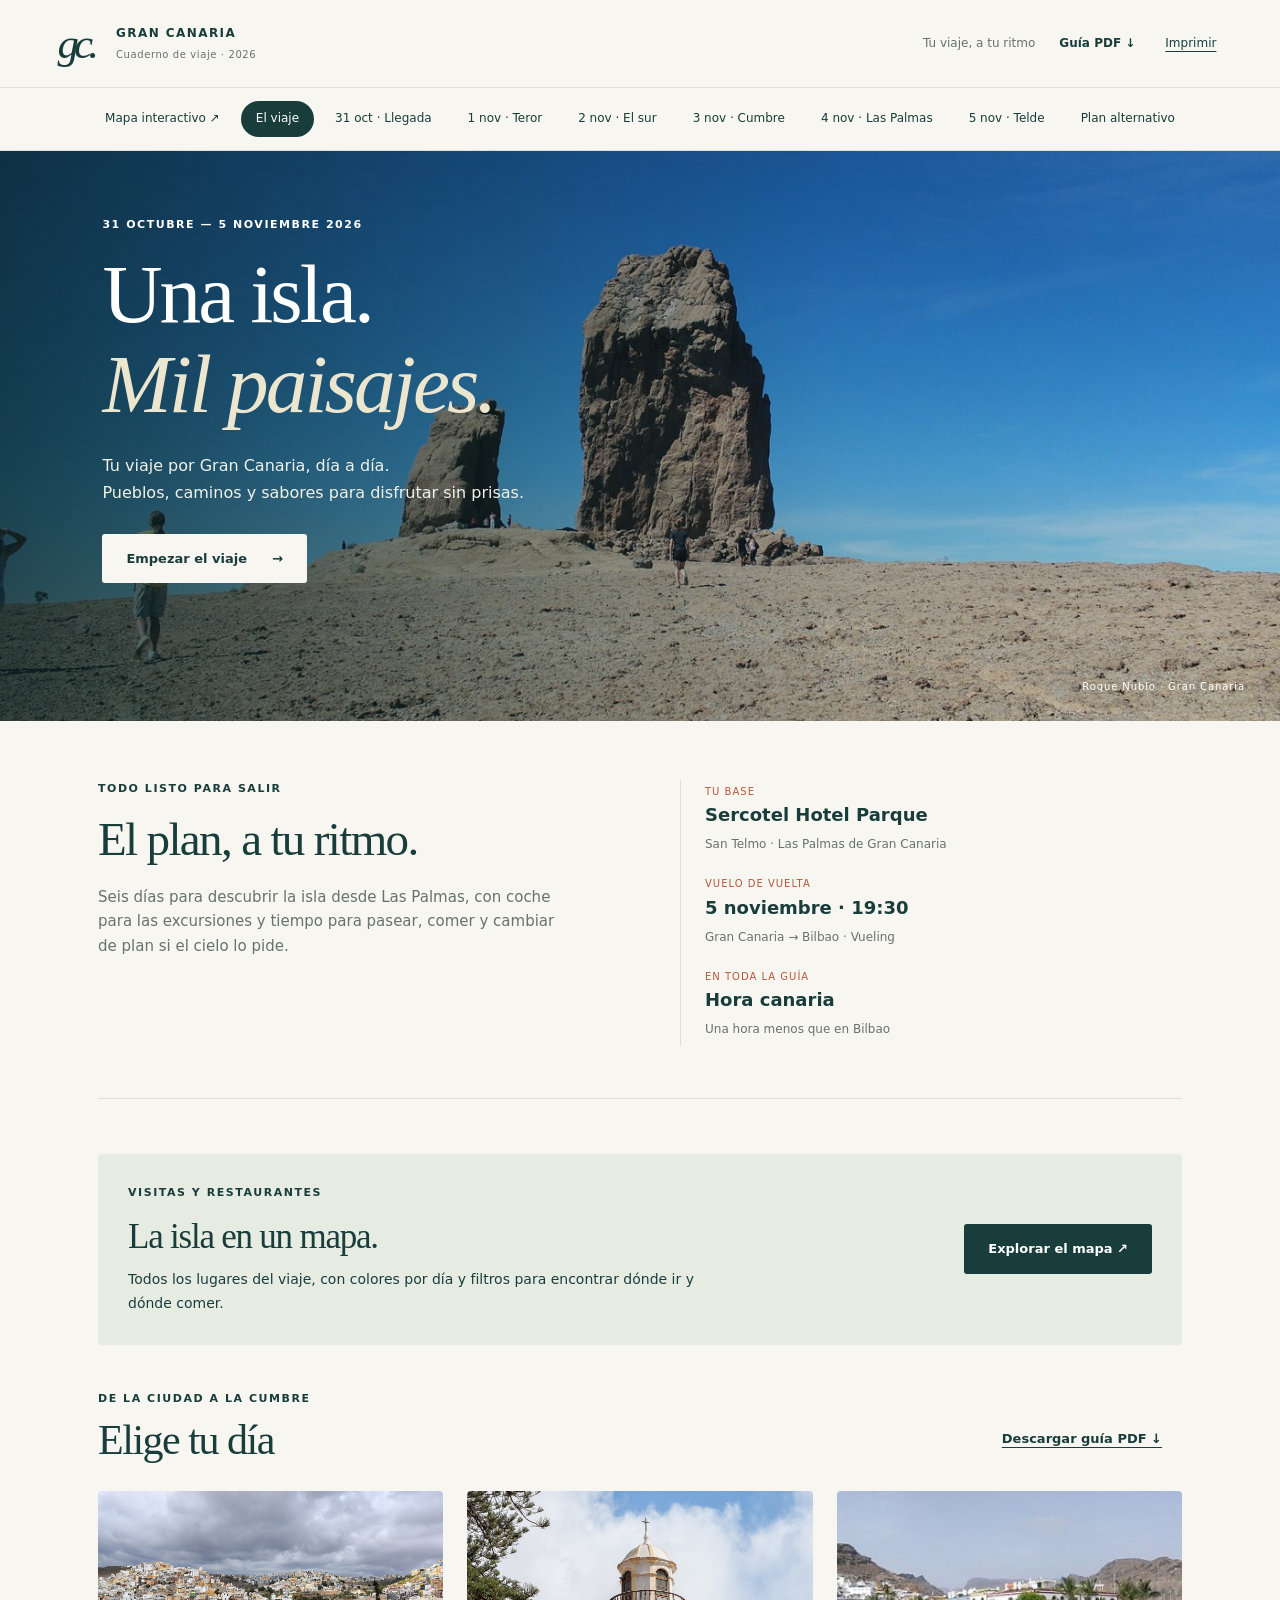
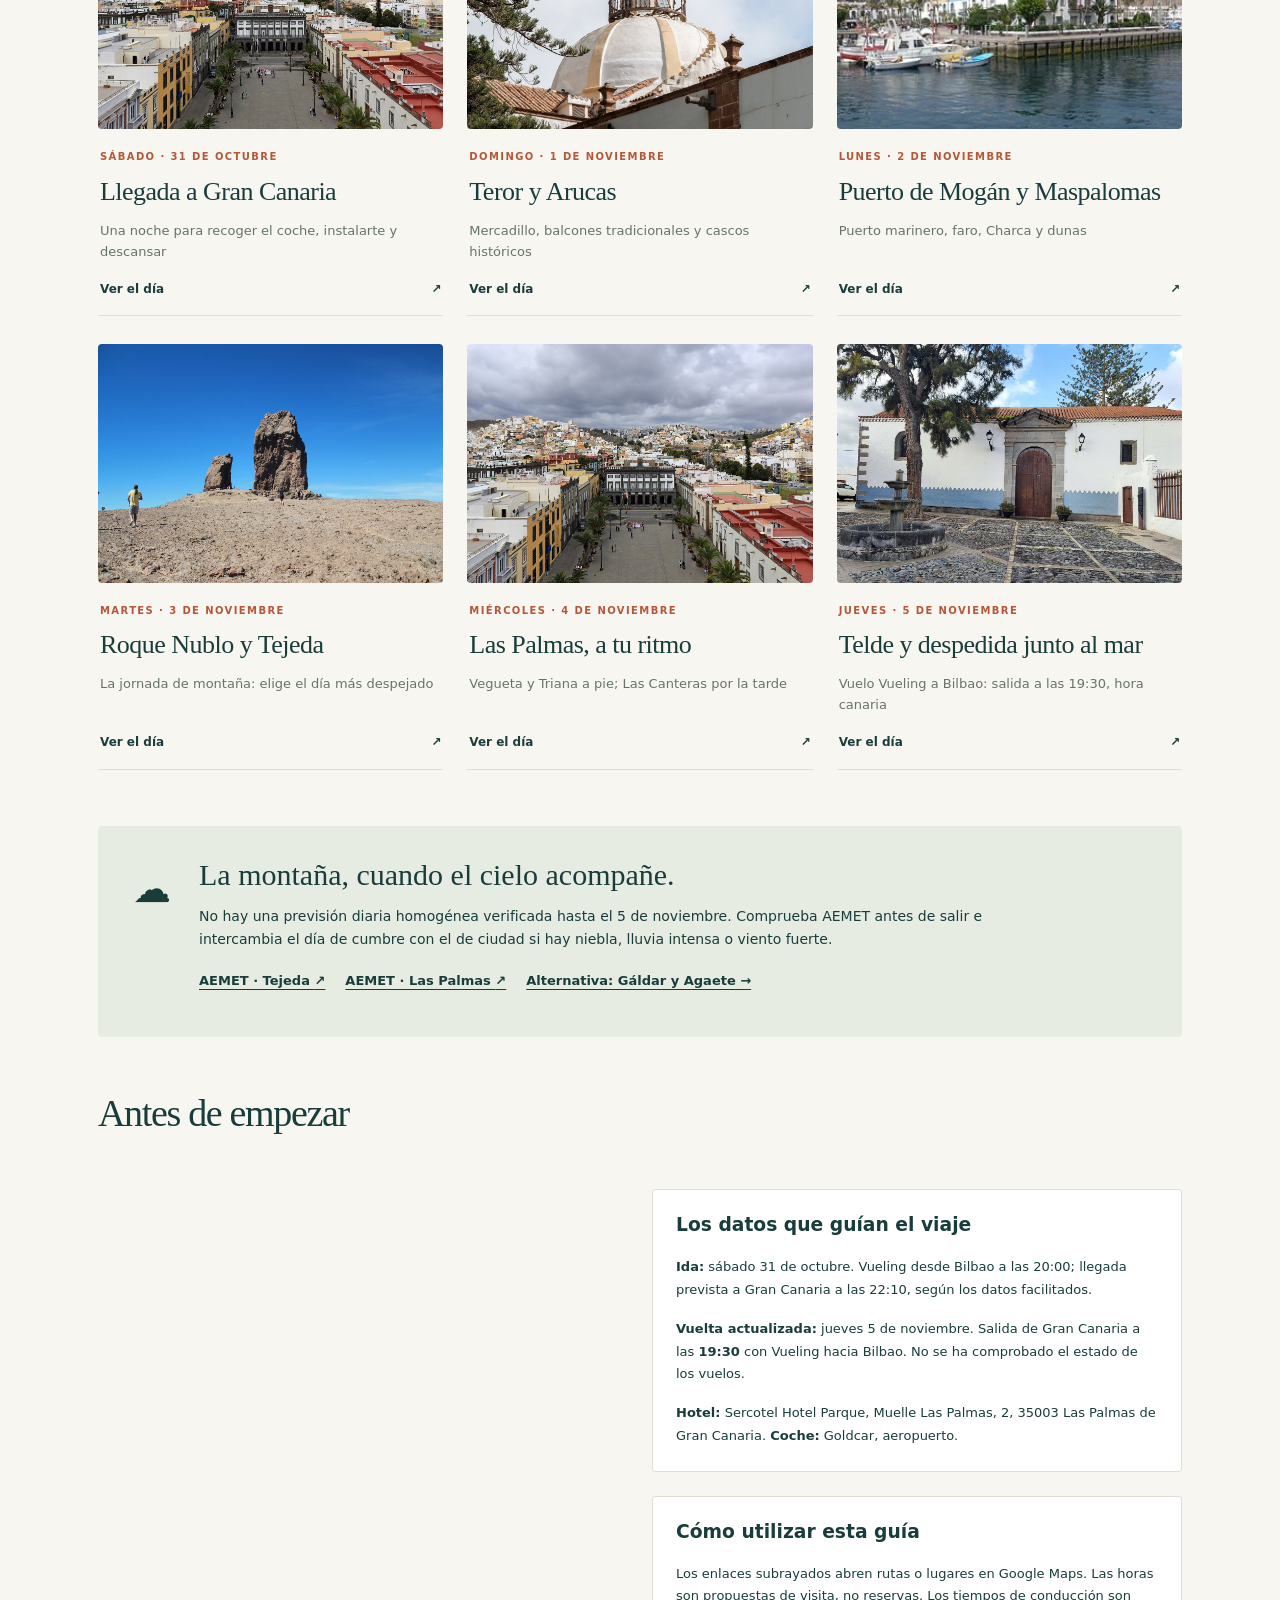
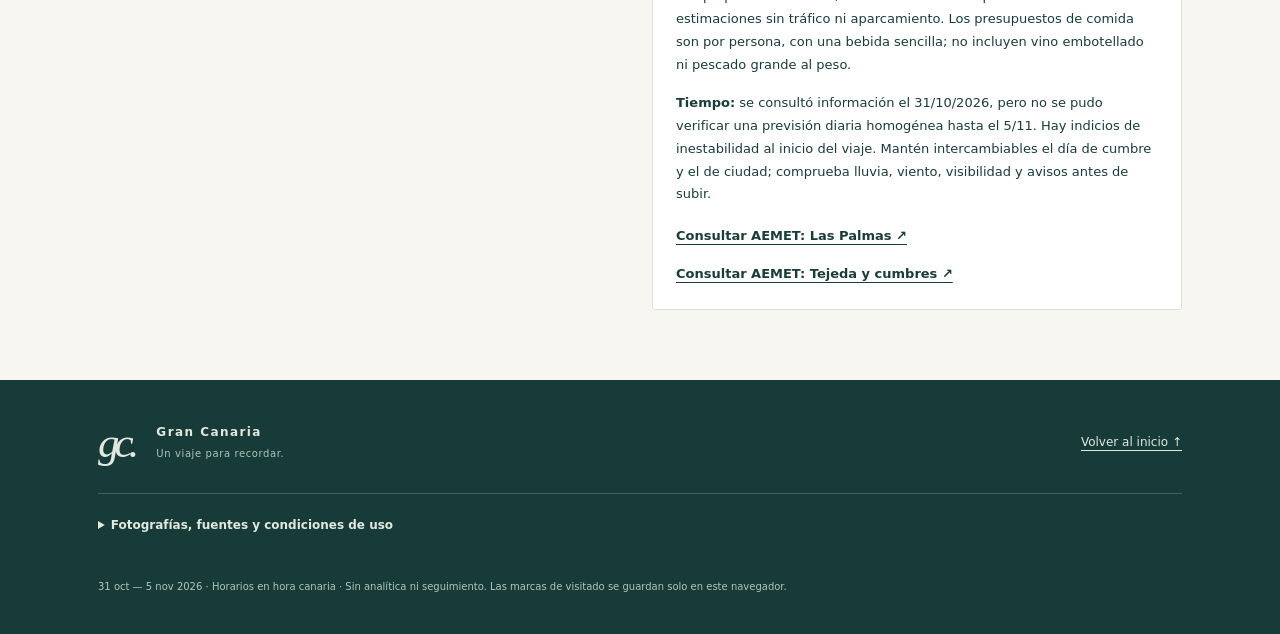
==== commit e0707c63: "Add interactive trip map with daily and restaurant filters" ====
--- a/index.html
+++ b/index.html
@@ -1 +1 @@
-<!doctype html><html lang="es"><head><meta charset="utf-8"><meta name="viewport" content="width=device-width,initial-scale=1"><meta name="theme-color" content="#173e3c"><meta name="description" content="Guía de Gran Canaria del 31 de octubre al 5 de noviembre de 2026: itinerarios por día, restaurantes, horarios, fotografías y rutas en Google Maps."><title>Gran Canaria · Una isla, mil paisajes</title><link rel="icon" href="assets/favicon.svg" type="image/svg+xml"><link rel="stylesheet" href="style.css"><script src="app.js" defer></script></head><body><a class="skip" href="#main">Saltar al contenido</a><header class="site-header"><a class="brand" href="#inicio"><span class="brand-mark" aria-hidden="true">gc.</span><span>GRAN CANARIA<small>Cuaderno de viaje · 2026</small></span></a><div class="header-actions"><span class="progress" aria-live="polite">Tu viaje, a tu ritmo</span><a href="guia-gran-canaria.pdf" class="pdf-link" download>Guía PDF ↓</a><button id="print" aria-label="Imprimir todos los días">Imprimir</button></div></header><nav class="day-nav" aria-label="Itinerario por días"><a href="#inicio" data-day="inicio">El viaje</a><a href="#dia-31" data-day="dia-31">31 oct · Llegada</a><a href="#dia-1" data-day="dia-1">1 nov · Teror</a><a href="#dia-2" data-day="dia-2">2 nov · El sur</a><a href="#dia-3" data-day="dia-3">3 nov · Cumbre</a><a href="#dia-4" data-day="dia-4">4 nov · Las Palmas</a><a href="#dia-5" data-day="dia-5">5 nov · Telde</a><a href="#alternativa" data-day="alternativa">Plan alternativo</a></nav><main id="main"><section class="page" id="inicio" aria-labelledby="title-inicio"><header class="cover"><img src="assets/nublo.jpg" alt="Paisaje montañoso de Gran Canaria con el Roque Nublo"><div class="cover-shade"></div><div class="cover-copy"><span class="eyebrow">31 octubre — 5 noviembre 2026</span><h1 id="title-inicio">Una isla.<br><em>Mil paisajes.</em></h1><p>Tu viaje por Gran Canaria, día a día.<br>Pueblos, caminos y sabores para disfrutar sin prisas.</p><a class="button light" href="#dia-31">Empezar el viaje <span>→</span></a></div><span class="photo-tag">Roque Nublo · Gran Canaria</span></header><div class="content"><div class="intro"><div><span class="eyebrow">Todo listo para salir</span><h2>El plan, a tu ritmo.</h2><p>Seis días para descubrir la isla desde Las Palmas, con coche para las excursiones y tiempo para pasear, comer y cambiar de plan si el cielo lo pide.</p></div><div class="travel-facts"><div><span>Tu base</span><strong>Sercotel Hotel Parque</strong><small>San Telmo · Las Palmas de Gran Canaria</small></div><div><span>Vuelo de vuelta</span><strong>5 noviembre · 19:30</strong><small>Gran Canaria → Bilbao · Vueling</small></div><div><span>En toda la guía</span><strong>Hora canaria</strong><small>Una hora menos que en Bilbao</small></div></div></div><div class="section-heading"><div><span class="eyebrow">De la ciudad a la cumbre</span><h2>Elige tu día</h2></div><a class="text-link" href="guia-gran-canaria.pdf" download>Descargar guía PDF ↓</a></div><div class="day-grid"><a class="day-card" href="#dia-31"><img src="assets/vegueta.jpg" alt="Llegada a Gran Canaria" loading="lazy"><div><span class="eyebrow">Sábado · 31 de octubre</span><h3>Llegada a Gran Canaria</h3><p>Una noche para recoger el coche, instalarte y descansar</p><span class="card-action">Ver el día <span>↗</span></span></div></a><a class="day-card" href="#dia-1"><img src="assets/teror.jpg" alt="Teror y Arucas" loading="lazy"><div><span class="eyebrow">Domingo · 1 de noviembre</span><h3>Teror y Arucas</h3><p>Mercadillo, balcones tradicionales y cascos históricos</p><span class="card-action">Ver el día <span>↗</span></span></div></a><a class="day-card" href="#dia-2"><img src="assets/mogan.jpg" alt="Puerto de Mogán y Maspalomas" loading="lazy"><div><span class="eyebrow">Lunes · 2 de noviembre</span><h3>Puerto de Mogán y Maspalomas</h3><p>Puerto marinero, faro, Charca y dunas</p><span class="card-action">Ver el día <span>↗</span></span></div></a><a class="day-card" href="#dia-3"><img src="assets/nublo.jpg" alt="Roque Nublo y Tejeda" loading="lazy"><div><span class="eyebrow">Martes · 3 de noviembre</span><h3>Roque Nublo y Tejeda</h3><p>La jornada de montaña: elige el día más despejado</p><span class="card-action">Ver el día <span>↗</span></span></div></a><a class="day-card" href="#dia-4"><img src="assets/vegueta.jpg" alt="Las Palmas, a tu ritmo" loading="lazy"><div><span class="eyebrow">Miércoles · 4 de noviembre</span><h3>Las Palmas, a tu ritmo</h3><p>Vegueta y Triana a pie; Las Canteras por la tarde</p><span class="card-action">Ver el día <span>↗</span></span></div></a><a class="day-card" href="#dia-5"><img src="assets/telde.jpg" alt="Telde y despedida junto al mar" loading="lazy"><div><span class="eyebrow">Jueves · 5 de noviembre</span><h3>Telde y despedida junto al mar</h3><p>Vuelo Vueling a Bilbao: salida a las 19:30, hora canaria</p><span class="card-action">Ver el día <span>↗</span></span></div></a></div><aside class="weather"><span class="weather-icon" aria-hidden="true">☁</span><div><h3>La montaña, cuando el cielo acompañe.</h3><p>No hay una previsión diaria homogénea verificada hasta el 5 de noviembre. Comprueba AEMET antes de salir e intercambia el día de cumbre con el de ciudad si hay niebla, lluvia intensa o viento fuerte.</p><a class="text-link" href="https://www.aemet.es/es/eltiempo/prediccion/municipios/tejeda-id35025" target="_blank" rel="noopener noreferrer">AEMET · Tejeda <span aria-hidden="true">↗</span></a><a class="text-link" href="https://www.aemet.es/es/eltiempo/prediccion/municipios/palmas-de-gran-canaria-las-id35016" target="_blank" rel="noopener noreferrer">AEMET · Las Palmas <span aria-hidden="true">↗</span></a><a class="text-link" href="#alternativa">Alternativa: Gáldar y Agaete →</a></div></aside><div class="essentials"><h2>Antes de empezar</h2><section class="panel"><h3>Los datos que guían el viaje</h3><p><b>Ida:</b> sábado 31 de octubre. Vueling desde Bilbao a las 20:00; llegada prevista a Gran Canaria a las 22:10, según los datos facilitados.</p><p><b>Vuelta actualizada:</b> jueves 5 de noviembre. Salida de Gran Canaria a las <b>19:30</b> con Vueling hacia Bilbao. No se ha comprobado el estado de los vuelos.</p><p><b>Hotel:</b> Sercotel Hotel Parque, Muelle Las Palmas, 2, 35003 Las Palmas de Gran Canaria. <b>Coche:</b> Goldcar, aeropuerto.</p></section><section class="panel"><h3>Cómo utilizar esta guía</h3><p>Los enlaces subrayados abren rutas o lugares en Google Maps. Las horas son propuestas de visita, no reservas. Los tiempos de conducción son estimaciones sin tráfico ni aparcamiento. Los presupuestos de comida son por persona, con una bebida sencilla; no incluyen vino embotellado ni pescado grande al peso.</p><p><b>Tiempo:</b> se consultó información el 31/10/2026, pero no se pudo verificar una previsión diaria homogénea hasta el 5/11. Hay indicios de inestabilidad al inicio del viaje. Mantén intercambiables el día de cumbre y el de ciudad; comprueba lluvia, viento, visibilidad y avisos antes de subir.</p><a class="text-link" href="https://www.aemet.es/es/eltiempo/prediccion/municipios/palmas-de-gran-canaria-las-id35016" target="_blank" rel="noopener noreferrer">Consultar AEMET: Las Palmas <span aria-hidden="true">↗</span></a><a class="text-link" href="https://www.aemet.es/es/eltiempo/prediccion/municipios/tejeda-id35025" target="_blank" rel="noopener noreferrer">Consultar AEMET: Tejeda y cumbres <span aria-hidden="true">↗</span></a></section></div></div></section><section class="page" id="dia-31" aria-labelledby="title-dia-31"><header class="day-hero"><img src="assets/vegueta.jpg" alt="Llegada a Gran Canaria" loading="lazy"><div class="cover-shade"></div><div class="day-hero-copy"><a class="back" href="#inicio">← Todos los días</a><span class="eyebrow">Sábado · 31 de octubre</span><h2 id="title-dia-31" tabindex="-1">Llegada a Gran Canaria</h2><p>Una noche para recoger el coche, instalarte y descansar</p></div></header><div class="content"><div class="day-tools"><span>Llegada · 25–35 min en coche</span><button class="done-button" data-done="dia-31" aria-pressed="false">○ Marcar como visitado</button></div><div class="sights"><article class="sight"><span class="eyebrow">Tu punto de partida</span><h3>San Telmo</h3><p>El hotel está junto a San Telmo, una base práctica para recorrer Triana a pie. Esta noche, lo mejor es instalarte y descansar.</p><a class="text-link" href="https://www.google.com/maps/search/?api=1&amp;query=Parque+San+Telmo+Las+Palmas" target="_blank" rel="noopener noreferrer">Ver ubicación <span aria-hidden="true">↗</span></a></article></div><div class="day-body"><section class="timeline"><h3>Horario propuesto</h3><div class="stop"><div class="time">20:00</div><div>Salida de Bilbao con Vueling, según tu reserva. Hora peninsular.</div></div><div class="stop"><div class="time">22:10</div><div>Llegada prevista a Gran Canaria. Desde aquí, todas las horas de la guía son canarias.</div></div><div class="stop"><div class="time">22:10–23:15</div><div>Desembarque, equipaje y recogida del coche. El margen real dependerá del vuelo y las colas.</div></div><div class="stop"><div class="time">23:15–00:00</div><div>Llegada orientativa al Sercotel Hotel Parque. Del aeropuerto al hotel: unos 25–35 minutos de conducción.</div></div></section><section class="panel"><h3>Lo que conviene resolver antes de volar</h3><p><b>Goldcar publica cierre a las 22:59.</b> Con la llegada prevista a las 22:10, confirma cómo gestionan retrasos y recogida fuera de horario. Teléfono publicado: <b>+34 918 341 400</b>.</p><p>Avisa al hotel de tu llegada tardía y consulta el aparcamiento más práctico. Comprueba que la reserva del coche permita devolverlo el jueves alrededor de las 16:30–17:00; una ampliación puede cambiar el precio.</p></section><section class="panel"><h3>Cena</h3><p>Cena antes de embarcar o lleva algo previsto. No se recomienda una reserva de restaurante esa noche: la hora de llegada al hotel es demasiado incierta.</p></section><section class="panel maps"><h3>Google Maps</h3><a class="map-link" href="https://www.google.com/maps/dir/?api=1&amp;origin=Aeropuerto+de+Gran+Canaria&amp;destination=Sercotel+Hotel+Parque%2C+Las+Palmas+de+Gran+Canaria&amp;travelmode=driving" target="_blank" rel="noopener noreferrer">Ruta en coche: aeropuerto → hotel <span aria-hidden="true">↗</span></a><a class="map-link" href="https://www.google.com/maps/search/?api=1&amp;query=Sercotel+Hotel+Parque%2C+Las+Palmas+de+Gran+Canaria" target="_blank" rel="noopener noreferrer">Ubicación: Sercotel Hotel Parque <span aria-hidden="true">↗</span></a></section><section class="panel"><h3>Información de referencia</h3><a class="text-link" href="https://www.goldcar.es/es-es/alquiler-de-coches/oficinas/espana/las-palmas/aeropuerto-gran-canaria/" target="_blank" rel="noopener noreferrer">Goldcar: oficina del aeropuerto y horario <span aria-hidden="true">↗</span></a><p>Recuerda: las horas de los billetes se expresan en la hora local de cada aeropuerto. Canarias está una hora por detrás de Bilbao.</p></section></div><div class="next-day"><a class="text-link" href="#inicio">← El viaje</a><a class="button" href="#dia-1">1 nov · Teror →</a></div></div></section><section class="page" id="dia-1" aria-labelledby="title-dia-1"><header class="day-hero"><img src="assets/teror.jpg" alt="Teror y Arucas" loading="lazy"><div class="cover-shade"></div><div class="day-hero-copy"><a class="back" href="#inicio">← Todos los días</a><span class="eyebrow">Domingo · 1 de noviembre</span><h2 id="title-dia-1" tabindex="-1">Teror y Arucas</h2><p>Mercadillo, balcones tradicionales y cascos históricos</p></div></header><div class="content"><div class="day-tools"><span>Pueblos · Mercado · 1 h 30–2 h en coche</span><button class="done-button" data-done="dia-1" aria-pressed="false">○ Marcar como visitado</button></div><div class="sights"><article class="sight"><span class="eyebrow">Balcones y sabores locales</span><h3>Teror</h3><p>Recorre la calle Real y la plaza del Pino. El mercadillo es la ocasión para probar chorizo de Teror, quesos, panes y dulces.</p><a class="text-link" href="https://www.google.com/maps/search/?api=1&amp;query=Bas%C3%ADlica+Nuestra+Se%C3%B1ora+del+Pino+Teror" target="_blank" rel="noopener noreferrer">Ver ubicación <span aria-hidden="true">↗</span></a></article><article class="sight"><span class="eyebrow">Un paseo entre piedra y jardines</span><h3>Arucas</h3><p>La iglesia de San Juan Bautista y las calles del casco histórico son las protagonistas de una tarde tranquila.</p><a class="text-link" href="https://www.google.com/maps/search/?api=1&amp;query=Iglesia+San+Juan+Bautista+Arucas" target="_blank" rel="noopener noreferrer">Ver ubicación <span aria-hidden="true">↗</span></a></article></div><div class="day-body"><section class="timeline"><h3>Horario propuesto</h3><div class="stop"><div class="time">09:00–09:30</div><div>Salida del hotel hacia Teror. Calcula unos 35–45 minutos y margen para aparcar.</div></div><div class="stop"><div class="time">10:00–12:15</div><div>Mercadillo, plaza del Pino, calle Real y balcones. Basílica si está accesible fuera de los oficios.</div></div><div class="stop"><div class="time">12:30–14:00</div><div>Comida en Teror o en Arbejales, según la opción elegida.</div></div><div class="stop"><div class="time">15:00–17:00</div><div>Arucas: plaza de San Juan, casco histórico y exterior de la iglesia; interior si está abierto.</div></div><div class="stop"><div class="time">17:00–18:00</div><div>Regreso al hotel. Conducción total del día: aproximadamente 1 h 30–2 h, algo más con el desvío a Arbejales.</div></div></section><section class="panel food"><h3>Dónde comer</h3><p><b>Opción económica: Bochinche Bar Suso.</b> C/ Párroco Faustino Alonso, 14, Arbejales. Presupuesto: <b>15–20 €</b>. Pregunta por ropa vieja, potaje, carne de cerdo y postre de gofio. Horario publicado: domingo 12:00–16:00. Tel. <b>928 023 126</b>. Hay que desviarse en coche.</p><p><b>Sin salir del mercadillo: D’Fernandez.</b> Plaza de Sintes, local 4. Cocina canaria: cabra estofada, ropa vieja, gofio y productos de Teror. Domingo publicado: 11:00–19:00. Tel. <b>694 233 515</b>. No se ha verificado carta de precios actual: consúltala antes de pedir.</p></section><section class="panel maps"><h3>Google Maps</h3><a class="map-link" href="https://www.google.com/maps/dir/?api=1&amp;origin=Sercotel+Hotel+Parque%2C+Las+Palmas+de+Gran+Canaria&amp;destination=Sercotel+Hotel+Parque%2C+Las+Palmas+de+Gran+Canaria&amp;travelmode=driving&amp;waypoints=Bas%C3%ADlica+de+Nuestra+Se%C3%B1ora+del+Pino%2C+Teror%7CIglesia+de+San+Juan+Bautista%2C+Arucas" target="_blank" rel="noopener noreferrer">Ruta principal: hotel → Teror → Arucas → hotel <span aria-hidden="true">↗</span></a><a class="map-link" href="https://www.google.com/maps/dir/?api=1&amp;origin=Teror+Gran+Canaria&amp;destination=Arucas+Gran+Canaria&amp;travelmode=driving&amp;waypoints=Bochinche+Bar+Suso+Arbejales" target="_blank" rel="noopener noreferrer">Desvío para comer: Teror → Bar Suso → Arucas <span aria-hidden="true">↗</span></a><a class="map-link" href="https://www.google.com/maps/search/?api=1&amp;query=D+Fernandez+Plaza+de+Sintes+Teror" target="_blank" rel="noopener noreferrer">D’Fernandez, junto al mercadillo <span aria-hidden="true">↗</span></a></section><section class="panel"><h3>Festivo y lluvia</h3><p>El mercadillo anuncia domingos de 09:00 a 15:00. Al ser Todos los Santos, confirma cambios y reserva la comida. Con lluvia intensa, utiliza el plan cultural de Las Palmas; Teror se puede visitar otro día, aunque sin el mercadillo.</p><a class="text-link" href="https://teror.es/mercadillo-de-teror/" target="_blank" rel="noopener noreferrer">Ayuntamiento: mercadillo de Teror <span aria-hidden="true">↗</span></a><a class="text-link" href="https://dfernandezteror.com/" target="_blank" rel="noopener noreferrer">D’Fernandez: cocina, horario y contacto <span aria-hidden="true">↗</span></a></section></div><div class="next-day"><a class="text-link" href="#dia-31">← 31 oct · Llegada</a><a class="button" href="#dia-2">2 nov · El sur →</a></div></div></section><section class="page" id="dia-2" aria-labelledby="title-dia-2"><header class="day-hero"><img src="assets/mogan.jpg" alt="Puerto de Mogán y Maspalomas" loading="lazy"><div class="cover-shade"></div><div class="day-hero-copy"><a class="back" href="#inicio">← Todos los días</a><span class="eyebrow">Lunes · 2 de noviembre</span><h2 id="title-dia-2" tabindex="-1">Puerto de Mogán y Maspalomas</h2><p>Puerto marinero, faro, Charca y dunas</p></div></header><div class="content"><div class="day-tools"><span>Mar · Dunas · 2 h 30–3 h en coche</span><button class="done-button" data-done="dia-2" aria-pressed="false">○ Marcar como visitado</button></div><div class="sights"><article class="sight"><span class="eyebrow">La mañana junto al puerto</span><h3>Puerto de Mogán</h3><p>Pasea entre las calles blancas y el puerto antes de comer. El mercadillo es los viernes, por lo que no coincide con este viaje.</p><a class="text-link" href="https://www.google.com/maps/search/?api=1&amp;query=Puerto+de+Mog%C3%A1n" target="_blank" rel="noopener noreferrer">Ver ubicación <span aria-hidden="true">↗</span></a></article><article class="sight"><span class="eyebrow">Arena, aves y horizonte</span><h3>Maspalomas</h3><p>Combina el faro, la Charca y un paseo por los itinerarios señalizados. La reserva se disfruta respetando las balizas y las zonas protegidas.</p><a class="text-link" href="https://www.google.com/maps/search/?api=1&amp;query=Charca+Maspalomas" target="_blank" rel="noopener noreferrer">Ver ubicación <span aria-hidden="true">↗</span></a></article></div><div class="day-body"><section class="timeline"><h3>Horario propuesto</h3><div class="stop"><div class="time">09:00</div><div>Salida por la GC-1 hacia Puerto de Mogán. Trayecto aproximado: 1 h 10–1 h 25.</div></div><div class="stop"><div class="time">10:15–12:30</div><div>Paseo por el puerto y las calles del barrio marinero.</div></div><div class="stop"><div class="time">12:30–14:00</div><div>Almuerzo en la Cofradía de Pescadores de Mogán.</div></div><div class="stop"><div class="time">14:00–14:45</div><div>Traslado a Maspalomas y aparcamiento cerca del faro.</div></div><div class="stop"><div class="time">14:45–17:30</div><div>Faro, paseo junto a la Charca y senderos autorizados. Dedica 60–90 minutos a caminar según el viento y tus ganas.</div></div><div class="stop"><div class="time">17:30–18:30</div><div>Regreso hacia Las Palmas. Total diario de conducción: aproximadamente 2 h 30–3 h.</div></div></section><section class="panel food"><h3>Dónde comer: Cofradía de Pescadores de Mogán</h3><p><b>Explanada del Castillete, 7.</b> Presupuesto: <b>20–30 € por persona</b>. Tel. <b>928 565 321</b>. Confirma servicio de cocina el lunes a las 12:30.</p><p>La carta digital consultada publica sardinillas a <b>12,50 €</b>, atún a la plancha a <b>14,50 €</b> y calamares a <b>15,50 €</b>. Son referencias, sujetas a cambios. Para controlar el gasto, elige platos con precio cerrado y consulta las guarniciones. Si pides pescado al peso, acuerda el precio total antes.</p></section><section class="panel maps"><h3>Google Maps</h3><a class="map-link" href="https://www.google.com/maps/dir/?api=1&amp;origin=Sercotel+Hotel+Parque%2C+Las+Palmas+de+Gran+Canaria&amp;destination=Sercotel+Hotel+Parque%2C+Las+Palmas+de+Gran+Canaria&amp;travelmode=driving&amp;waypoints=Puerto+de+Mog%C3%A1n+Gran+Canaria%7CFaro+de+Maspalomas" target="_blank" rel="noopener noreferrer">Ruta en coche: hotel → Puerto de Mogán → faro → hotel <span aria-hidden="true">↗</span></a><a class="map-link" href="https://www.google.com/maps/search/?api=1&amp;query=Cofrad%C3%ADa+de+Pescadores+Puerto+de+Mog%C3%A1n" target="_blank" rel="noopener noreferrer">Restaurante: Cofradía de Pescadores de Mogán <span aria-hidden="true">↗</span></a><a class="map-link" href="https://www.google.com/maps/dir/?api=1&amp;origin=Faro+de+Maspalomas&amp;destination=Charca+de+Maspalomas&amp;travelmode=walking" target="_blank" rel="noopener noreferrer">Paseo: faro → Charca de Maspalomas <span aria-hidden="true">↗</span></a></section><section class="panel"><h3>Para disfrutar del entorno</h3><p>El mercadillo de Mogán es los viernes y no coincide con este viaje. En las dunas, sigue las balizas y señalización: Google Maps no sustituye los senderos autorizados. Si hay lluvia intensa o viento incómodo, acorta el paseo y usa otro día para la reserva natural.</p><a class="text-link" href="https://cofradiapuertomogan.eatbu.com/?lang=es" target="_blank" rel="noopener noreferrer">Cofradía de Mogán: contacto <span aria-hidden="true">↗</span></a><a class="text-link" href="https://www.mydmenu.com/local/70" target="_blank" rel="noopener noreferrer">Carta digital consultada <span aria-hidden="true">↗</span></a></section></div><figure class="extra-photo"><img src="assets/dunas.jpg" alt="Dunas de Maspalomas" loading="lazy"><figcaption>Reserva natural de las Dunas de Maspalomas</figcaption></figure><div class="next-day"><a class="text-link" href="#dia-1">← 1 nov · Teror</a><a class="button" href="#dia-3">3 nov · Cumbre →</a></div></div></section><section class="page" id="dia-3" aria-labelledby="title-dia-3"><header class="day-hero"><img src="assets/nublo.jpg" alt="Roque Nublo y Tejeda" loading="lazy"><div class="cover-shade"></div><div class="day-hero-copy"><a class="back" href="#inicio">← Todos los días</a><span class="eyebrow">Martes · 3 de noviembre</span><h2 id="title-dia-3" tabindex="-1">Roque Nublo y Tejeda</h2><p>La jornada de montaña: elige el día más despejado</p></div></header><div class="content"><div class="day-tools"><span>Montaña · Reserva previa · 3–3 h 30 en coche</span><button class="done-button" data-done="dia-3" aria-pressed="false">○ Marcar como visitado</button></div><div class="sights"><article class="sight"><span class="eyebrow">El paisaje que merece esperar</span><h3>Roque Nublo</h3><p>Elige un día con buena visibilidad. El paseo habitual tiene subida y terreno irregular: lleva agua, abrigo y calzado con agarre.</p><a class="text-link" href="https://www.google.com/maps/search/?api=1&amp;query=Roque+Nublo+Gran+Canaria" target="_blank" rel="noopener noreferrer">Ver ubicación <span aria-hidden="true">↗</span></a></article><article class="sight"><span class="eyebrow">La pausa más dulce</span><h3>Tejeda</h3><p>Después de la caminata, pasea por el pueblo y prueba su repostería de almendra: bienmesabe y mazapán.</p><a class="text-link" href="https://www.google.com/maps/search/?api=1&amp;query=Tejeda+Gran+Canaria" target="_blank" rel="noopener noreferrer">Ver ubicación <span aria-hidden="true">↗</span></a></article></div><div class="day-body"><section class="timeline"><h3>Horario propuesto, sujeto a reserva y meteorología</h3><div class="stop"><div class="time">08:30</div><div>Salida hacia la cumbre. Las carreteras tienen curvas: calcula 1 h 15–1 h 45 hasta el punto de acceso elegido.</div></div><div class="stop"><div class="time">10:00–13:00</div><div>Aparcamiento habilitado, traslado en guagua y paseo al Roque Nublo. Ajusta el orden a la franja reservada y al transporte vigente.</div></div><div class="stop"><div class="time">14:00–15:00</div><div>Comida en Tejeda.</div></div><div class="stop"><div class="time">15:00–16:00</div><div>Paseo por el pueblo y dulcería: bienmesabe o mazapán de almendra.</div></div><div class="stop"><div class="time">16:00–17:30</div><div>Regreso con luz. Conducción del día: unas 3–3 h 30, según el acceso y los desvíos.</div></div></section><section class="panel"><h3>Acceso al Roque Nublo</h3><p>El acceso está regulado: <b>reserva previamente</b> y comprueba el aparcamiento disuasorio y la guagua que correspondan. No conduzcas al inicio del sendero contando con poder aparcar. La aproximación habitual es de unos <b>1,5 km por sentido</b>, con subida y terreno irregular; reserva unas 2 horas para caminar y disfrutar, además de los traslados.</p><a class="text-link" href="https://reservasroquenublo.com/" target="_blank" rel="noopener noreferrer">Reservas y condiciones de acceso al Roque Nublo <span aria-hidden="true">↗</span></a><a class="text-link" href="https://www.grancanaria.com/turismo/naturaleza/red-de-miradores/mirador-roquenublo/" target="_blank" rel="noopener noreferrer">Turismo: información oficial de acceso y transporte <span aria-hidden="true">↗</span></a></section><section class="panel food"><h3>Dónde comer: Casa del Caminero</h3><p><b>Av. de los Almendros, 5, Tejeda.</b> Presupuesto: <b>20–25 €</b>. Carta publicada: gofio 6 €, papas con mojo 6 €, cabra en salsa 14 € y carne de cochino 12 €. Tel. <b>682 525 982</b>. <b>Confirma apertura el martes:</b> existen horarios contradictorios en directorios. Si cambias el día de montaña, cambia también la reserva.</p><a class="text-link" href="https://casadelcaminero.com/menu/" target="_blank" rel="noopener noreferrer">Casa del Caminero: carta publicada <span aria-hidden="true">↗</span></a></section><section class="panel maps"><h3>Google Maps: trayectos separados</h3><a class="map-link" href="https://www.google.com/maps/dir/?api=1&amp;origin=Sercotel+Hotel+Parque%2C+Las+Palmas+de+Gran+Canaria&amp;destination=Cruz+de+los+Llanos+Gran+Canaria&amp;travelmode=driving" target="_blank" rel="noopener noreferrer">Hotel → Cruz de los Llanos (solo si el acceso vigente lo indica) <span aria-hidden="true">↗</span></a><a class="map-link" href="https://www.google.com/maps/dir/?api=1&amp;origin=Cruz+de+los+Llanos+Gran+Canaria&amp;destination=Sercotel+Hotel+Parque%2C+Las+Palmas+de+Gran+Canaria&amp;travelmode=driving&amp;waypoints=Tejeda+Gran+Canaria" target="_blank" rel="noopener noreferrer">Cruz de los Llanos → Tejeda → hotel <span aria-hidden="true">↗</span></a><a class="map-link" href="https://www.google.com/maps/search/?api=1&amp;query=Casa+del+Caminero+Tejeda" target="_blank" rel="noopener noreferrer">Restaurante: Casa del Caminero <span aria-hidden="true">↗</span></a><p><b>Plan B:</b> con niebla cerrada, tormenta, viento fuerte o avisos, intercambia con el día de ciudad. Lleva agua, calzado con agarre, impermeable y abrigo. Maps no representa la reserva ni el transporte obligatorio.</p></section></div><div class="next-day"><a class="text-link" href="#dia-2">← 2 nov · El sur</a><a class="button" href="#dia-4">4 nov · Las Palmas →</a></div></div></section><section class="page" id="dia-4" aria-labelledby="title-dia-4"><header class="day-hero"><img src="assets/vegueta.jpg" alt="Las Palmas, a tu ritmo" loading="lazy"><div class="cover-shade"></div><div class="day-hero-copy"><a class="back" href="#inicio">← Todos los días</a><span class="eyebrow">Miércoles · 4 de noviembre</span><h2 id="title-dia-4" tabindex="-1">Las Palmas, a tu ritmo</h2><p>Vegueta y Triana a pie; Las Canteras por la tarde</p></div></header><div class="content"><div class="day-tools"><span>Historia · Playa · A pie y guagua</span><button class="done-button" data-done="dia-4" aria-pressed="false">○ Marcar como visitado</button></div><div class="sights"><article class="sight"><span class="eyebrow">La historia se recorre a pie</span><h3>Vegueta y Triana</h3><p>Plazas, calles históricas, mercado y museos. Casa de Colón y El Museo Canario permiten adaptar el día si llueve.</p><a class="text-link" href="https://www.google.com/maps/search/?api=1&amp;query=Plaza+Santa+Ana+Las+Palmas" target="_blank" rel="noopener noreferrer">Ver ubicación <span aria-hidden="true">↗</span></a></article><article class="sight"><span class="eyebrow">La tarde frente al Atlántico</span><h3>Las Canteras</h3><p>Recorre el paseo marítimo hasta La Puntilla. Puedes llegar desde el centro en guagua o taxi y dejar el coche aparcado.</p><a class="text-link" href="https://www.google.com/maps/search/?api=1&amp;query=La+Puntilla+Las+Palmas+de+Gran+Canaria" target="_blank" rel="noopener noreferrer">Ver ubicación <span aria-hidden="true">↗</span></a></article></div><div class="day-body"><section class="timeline"><h3>Horario propuesto</h3><div class="stop"><div class="time">09:00–10:15</div><div>Paseo desde San Telmo por Triana y visita al Mercado de Vegueta. El mercado publica apertura entre semana hasta las 14:00.</div></div><div class="stop"><div class="time">10:30–13:30</div><div>Plaza de Santa Ana, entorno de la catedral, calles de Vegueta y Casa de Colón. Confirma el horario de acceso del museo.</div></div><div class="stop"><div class="time">13:30–15:00</div><div>Comida en Bodegón Lagunetas, en Triana.</div></div><div class="stop"><div class="time">15:30–18:00</div><div>Con buen tiempo: guagua o taxi a Las Canteras y paseo hacia La Puntilla. Con lluvia: El Museo Canario.</div></div><div class="stop"><div class="time">Tarde-noche</div><div>Regreso al hotel. Hoy puedes dejar el coche aparcado.</div></div></section><section class="panel food"><h3>Dónde comer: Bodegón Lagunetas</h3><p><b>Calle Constantino, 16, Triana.</b> Presupuesto: <b>20–25 € por persona</b>. Buena ubicación para esta ruta y para volver al hotel a pie. Pregunta por ropa vieja, pata asada, morcilla dulce, quesos canarios y platos del día.</p><p>La carta publicada incluye papas con mojo a 7 € y queso tierno a 8,50 €. El horario consultado para el miércoles es 08:00–23:00, pero el horario de cocina puede ser más limitado. Pregunta por medias raciones si quieres probar varios platos.</p></section><section class="panel maps"><h3>Google Maps</h3><a class="map-link" href="https://www.google.com/maps/dir/?api=1&amp;origin=Sercotel+Hotel+Parque%2C+Las+Palmas+de+Gran+Canaria&amp;destination=Casa+de+Col%C3%B3n+Las+Palmas&amp;travelmode=walking&amp;waypoints=Mercado+de+Vegueta%7CPlaza+de+Santa+Ana+Las+Palmas" target="_blank" rel="noopener noreferrer">Ruta a pie: hotel → mercado → Santa Ana → Casa de Colón <span aria-hidden="true">↗</span></a><a class="map-link" href="https://www.google.com/maps/dir/?api=1&amp;origin=Casa+de+Col%C3%B3n+Las+Palmas&amp;destination=Sercotel+Hotel+Parque%2C+Las+Palmas+de+Gran+Canaria&amp;travelmode=walking&amp;waypoints=Bodeg%C3%B3n+Lagunetas+Las+Palmas" target="_blank" rel="noopener noreferrer">Casa de Colón → Bodegón Lagunetas → hotel <span aria-hidden="true">↗</span></a><a class="map-link" href="https://www.google.com/maps/dir/?api=1&amp;origin=Playa+de+Las+Canteras&amp;destination=La+Puntilla+Las+Palmas+de+Gran+Canaria&amp;travelmode=walking" target="_blank" rel="noopener noreferrer">Paseo de tarde: Playa de Las Canteras → La Puntilla <span aria-hidden="true">↗</span></a></section><section class="panel"><h3>Si llueve: cultura a cubierto</h3><p><b>El Museo Canario</b> es una buena opción para conocer la población aborigen. Publica horario de lunes a viernes de 10:00 a 20:00. También permite completar este día si no te apetece playa.</p><a class="text-link" href="https://www2.elmuseocanario.com/informacion-general/" target="_blank" rel="noopener noreferrer">El Museo Canario: información de visita <span aria-hidden="true">↗</span></a><a class="text-link" href="https://mercadodevegueta.com/" target="_blank" rel="noopener noreferrer">Mercado de Vegueta: web y horarios <span aria-hidden="true">↗</span></a><a class="text-link" href="https://www.guiarepsol.com/es/fichas/solete/bodegon-lagunetas-326437/" target="_blank" rel="noopener noreferrer">Bodegón Lagunetas: ficha de Guía Repsol <span aria-hidden="true">↗</span></a></section></div><div class="next-day"><a class="text-link" href="#dia-3">← 3 nov · Cumbre</a><a class="button" href="#dia-5">5 nov · Telde →</a></div></div></section><section class="page" id="dia-5" aria-labelledby="title-dia-5"><header class="day-hero"><img src="assets/telde.jpg" alt="Telde y despedida junto al mar" loading="lazy"><div class="cover-shade"></div><div class="day-hero-copy"><a class="back" href="#inicio">← Todos los días</a><span class="eyebrow">Jueves · 5 de noviembre</span><h2 id="title-dia-5" tabindex="-1">Telde y despedida junto al mar</h2><p>Vuelo Vueling a Bilbao: salida a las 19:30, hora canaria</p></div></header><div class="content"><div class="day-tools"><span>Pueblos · Mar · Vuelo a las 19:30</span><button class="done-button" data-done="dia-5" aria-pressed="false">○ Marcar como visitado</button></div><div class="sights"><article class="sight"><span class="eyebrow">San Juan y San Francisco</span><h3>Telde</h3><p>Dedica la mañana a sus calles y plazas históricas antes de bajar a la costa para comer.</p><a class="text-link" href="https://www.google.com/maps/search/?api=1&amp;query=Barrio+San+Francisco+Telde" target="_blank" rel="noopener noreferrer">Ver ubicación <span aria-hidden="true">↗</span></a></article><article class="sight"><span class="eyebrow">Una última comida junto al mar</span><h3>Taliarte y Melenara</h3><p>Tras el almuerzo, da un paseo corto y tranquilo. Mantén el margen para repostar, devolver el coche y llegar a la terminal.</p><a class="text-link" href="https://www.google.com/maps/search/?api=1&amp;query=Playa+Melenara" target="_blank" rel="noopener noreferrer">Ver ubicación <span aria-hidden="true">↗</span></a></article></div><div class="day-body"><section class="timeline"><h3>Horario propuesto</h3><div class="stop"><div class="time">09:30–10:00</div><div>Salida del hotel con el equipaje y desplazamiento a Telde.</div></div><div class="stop"><div class="time">10:30–12:30</div><div>Paseo por los barrios históricos de San Juan y San Francisco.</div></div><div class="stop"><div class="time">13:00–14:30</div><div>Comida en La Cofradía de Taliarte, en la costa de Telde.</div></div><div class="stop"><div class="time">14:30–15:45</div><div>Paseo tranquilo por Taliarte y Melenara, según el tiempo.</div></div><div class="stop"><div class="time">15:45–16:15</div><div>Salida hacia el aeropuerto y repostaje según el contrato.</div></div><div class="stop"><div class="time">16:30–17:00</div><div>Devolución del coche en Goldcar. Confirma que esta hora esté incluida en la reserva.</div></div><div class="stop"><div class="time">17:00–17:30</div><div>Estar en la terminal para facturación, seguridad y embarque. Sigue los límites indicados por Vueling.</div></div><div class="stop"><div class="time">19:30</div><div>Salida del vuelo hacia Bilbao. No confundir con la hora de llegada.</div></div></section><section class="panel food"><h3>Dónde comer: La Cofradía de Taliarte</h3><p><b>Muelle de Taliarte, s/n.</b> Tel. <b>928 134 387</b>. Presupuesto: <b>25–30 € por persona</b>, eligiendo raciones sencillas. Pregunta por gofio escaldado, sardinas o pescado del día; confirma el precio de cualquier pieza al peso.</p><p>La web anuncia apertura los jueves de 08:00 a 23:00; eso no equivale al horario de cocina. Reserva para las 13:00 y confirma servicio. No se han verificado los precios exactos de una carta actual.</p></section><section class="panel maps"><h3>Google Maps</h3><a class="map-link" href="https://www.google.com/maps/dir/?api=1&amp;origin=Sercotel+Hotel+Parque%2C+Las+Palmas+de+Gran+Canaria&amp;destination=La+Cofrad%C3%ADa+de+Taliarte&amp;travelmode=driving&amp;waypoints=Bas%C3%ADlica+de+San+Juan+Bautista+Telde" target="_blank" rel="noopener noreferrer">Mañana en coche: hotel → San Juan de Telde → Taliarte <span aria-hidden="true">↗</span></a><a class="map-link" href="https://www.google.com/maps/dir/?api=1&amp;origin=Bas%C3%ADlica+de+San+Juan+Bautista+Telde&amp;destination=Iglesia+de+San+Francisco+Telde&amp;travelmode=walking" target="_blank" rel="noopener noreferrer">Paseo histórico: San Juan → San Francisco <span aria-hidden="true">↗</span></a><a class="map-link" href="https://www.google.com/maps/dir/?api=1&amp;origin=La+Cofrad%C3%ADa+de+Taliarte&amp;destination=Aeropuerto+de+Gran+Canaria&amp;travelmode=driving&amp;waypoints=Playa+de+Melenara" target="_blank" rel="noopener noreferrer">Tarde en coche: Taliarte → Melenara → aeropuerto <span aria-hidden="true">↗</span></a><a class="text-link" href="https://www.lacofradiadetaliarte.es/" target="_blank" rel="noopener noreferrer">La Cofradía de Taliarte: contacto y horarios <span aria-hidden="true">↗</span></a><p><b>Si el día se complica:</b> suprime el paseo de tarde y ve al aeropuerto con margen. Comprueba el punto exacto de devolución en tu contrato de Goldcar: el enlace de Maps termina en el aeropuerto, no en una plaza de devolución concreta.</p></section></div><div class="next-day"><a class="text-link" href="#dia-4">← 4 nov · Las Palmas</a><a class="button" href="#alternativa">Plan alternativo →</a></div></div></section><section class="page" id="alternativa" aria-labelledby="title-alternativa"><header class="day-hero"><img src="assets/agaete.jpg" alt="Gáldar y Agaete" loading="lazy"><div class="cover-shade"></div><div class="day-hero-copy"><a class="back" href="#inicio">← Todos los días</a><span class="eyebrow">Alternativa y referencias</span><h2 id="title-alternativa" tabindex="-1">Gáldar y Agaete</h2><p>Para sustituir la cumbre o cambiar el día del sur</p></div></header><div class="content"><div class="day-tools"><span>Arqueología · Costa · 1 h 45–2 h 15 en coche</span><button class="done-button" data-done="alternativa" aria-pressed="false">○ Marcar como visitado</button></div><div class="sights"><article class="sight"><span class="eyebrow">Una ventana a la isla aborigen</span><h3>Gáldar</h3><p>La Cueva Pintada es la visita cultural principal de esta alternativa. Reserva el pase; el museo cierra los lunes.</p><a class="text-link" href="https://www.google.com/maps/search/?api=1&amp;query=Museo+Cueva+Pintada+G%C3%A1ldar" target="_blank" rel="noopener noreferrer">Ver ubicación <span aria-hidden="true">↗</span></a></article><article class="sight"><span class="eyebrow">Puerto, pueblo y paisaje</span><h3>Agaete</h3><p>Completa el día paseando por Puerto de las Nieves y el casco de Agaete. Ajusta los recorridos al estado del mar y al tiempo.</p><a class="text-link" href="https://www.google.com/maps/search/?api=1&amp;query=Puerto+de+las+Nieves+Agaete" target="_blank" rel="noopener noreferrer">Ver ubicación <span aria-hidden="true">↗</span></a></article></div><div class="day-body"><section class="timeline"><h3>Ruta alternativa de historia y costa</h3><div class="stop"><div class="time">09:00</div><div>Salida del hotel hacia Gáldar.</div></div><div class="stop"><div class="time">10:00–12:00</div><div>Cueva Pintada, según entrada reservada, y paseo por el casco histórico.</div></div><div class="stop"><div class="time">12:30–14:30</div><div>Agaete y comida en Puerto de las Nieves.</div></div><div class="stop"><div class="time">14:30–16:30</div><div>Paseo por el puerto y el casco de Agaete, adaptado al tiempo.</div></div><div class="stop"><div class="time">16:30–17:30</div><div>Regreso al hotel. Conducción total orientativa: 1 h 45–2 h 15.</div></div><p><b>Cueva Pintada:</b> cierra los lunes. El horario publicado de octubre a mayo es martes a sábado 10:00–18:00 y domingos/festivos 11:00–18:00. Compra entrada anticipada y comprueba el pase disponible; no hay ninguna reserva realizada.</p><a class="text-link" href="https://visitgaldar.es/museos/museo-y-parque-arqueologico-cueva-pintada" target="_blank" rel="noopener noreferrer">Cueva Pintada: información de Turismo de Gáldar <span aria-hidden="true">↗</span></a></section><section class="panel"><h3>Comida alternativa: Terraza Angor</h3><p><b>Paseo de los Poetas, 2, Puerto de las Nieves.</b> Tel. <b>928 554 109</b>. Cocina marinera, ropa vieja de pulpo y postres caseros. No se ha verificado carta actual de precios: pregunta por raciones y presupuesto antes de pedir.</p><p><b>Solo encaja aquí el martes si mantiene su horario:</b> la ficha consultada publica cierre miércoles y jueves. No lo uses como parada del miércoles sin confirmación. Si cambias la excursión a ese día, elige un local abierto tras consultar su carta.</p><a class="text-link" href="https://descubreagaete.com/terraza-angor/" target="_blank" rel="noopener noreferrer">Angor: cocina, contacto y horario publicado <span aria-hidden="true">↗</span></a><a class="map-link" href="https://www.google.com/maps/dir/?api=1&amp;origin=Sercotel+Hotel+Parque%2C+Las+Palmas+de+Gran+Canaria&amp;destination=Sercotel+Hotel+Parque%2C+Las+Palmas+de+Gran+Canaria&amp;travelmode=driving&amp;waypoints=Museo+y+Parque+Arqueol%C3%B3gico+Cueva+Pintada+G%C3%A1ldar%7CPuerto+de+las+Nieves+Agaete" target="_blank" rel="noopener noreferrer">Ruta: hotel → Cueva Pintada → Puerto de las Nieves → hotel <span aria-hidden="true">↗</span></a></section><section class="panel"><h3>Comprobaciones rápidas antes de salir</h3><p>1. Tiempo y avisos de la zona que vas a visitar.<br/>2. Apertura y cocina del restaurante, especialmente el domingo festivo y el martes en Tejeda.<br/>3. Reserva del Roque Nublo y transporte, o entrada de Cueva Pintada.<br/>4. Hora de devolución del coche y condiciones del vuelo.</p><p>Guía preparada con la información consultada en esta conversación el 31/10/2026. Los enlaces oficiales y las cartas están incluidos en las páginas de cada día. Precios, disponibilidad, aperturas y tráfico pueden cambiar. Los enlaces de Google Maps son búsquedas/rutas por nombre, no itinerarios comprobados en tiempo real.</p></section></div><div class="next-day"><a class="text-link" href="#dia-5">← 5 nov · Telde</a><a class="button" href="#inicio">Volver al inicio →</a></div></div></section></main><footer><div class="footer-top"><a class="brand" href="#inicio"><span class="brand-mark">gc.</span><span>Gran Canaria<small>Un viaje para recordar.</small></span></a><a href="#inicio">Volver al inicio ↑</a></div><details id="creditos"><summary>Fotografías, fuentes y condiciones de uso</summary><p>Fotografías de Wikimedia Commons. Cada imagen conserva su licencia original. Se ha reducido su tamaño y se muestra recortada visualmente según la pantalla.</p><div id="photo-credits"></div><p>Información turística y de restaurantes consultada el 31/10/2026. Las fuentes están enlazadas en cada día. Horarios y precios orientativos; confirmar con cada establecimiento. No se han realizado reservas ni se ha comprobado el estado de los vuelos. Las rutas de Google Maps se generan por nombre y no sustituyen la señalización local ni las condiciones del alquiler.</p></details><p class="footer-note">31 oct — 5 nov 2026 · Horarios en hora canaria · Sin analítica ni seguimiento. Las marcas de visitado se guardan solo en este navegador.</p></footer></body></html>+<!doctype html><html lang="es"><head><meta charset="utf-8"><meta name="viewport" content="width=device-width,initial-scale=1"><meta name="theme-color" content="#173e3c"><meta name="description" content="Guía de Gran Canaria del 31 de octubre al 5 de noviembre de 2026: itinerarios por día, restaurantes, horarios, fotografías y rutas en Google Maps."><title>Gran Canaria · Una isla, mil paisajes</title><link rel="icon" href="assets/favicon.svg" type="image/svg+xml"><link rel="stylesheet" href="style.css"><script src="app.js" defer></script></head><body><a class="skip" href="#main">Saltar al contenido</a><header class="site-header"><a class="brand" href="#inicio"><span class="brand-mark" aria-hidden="true">gc.</span><span>GRAN CANARIA<small>Cuaderno de viaje · 2026</small></span></a><div class="header-actions"><span class="progress" aria-live="polite">Tu viaje, a tu ritmo</span><a href="guia-gran-canaria.pdf" class="pdf-link" download>Guía PDF ↓</a><button id="print" aria-label="Imprimir todos los días">Imprimir</button></div></header><nav class="day-nav" aria-label="Itinerario por días"><a href="mapa.html">Mapa interactivo ↗</a><a href="#inicio" data-day="inicio">El viaje</a><a href="#dia-31" data-day="dia-31">31 oct · Llegada</a><a href="#dia-1" data-day="dia-1">1 nov · Teror</a><a href="#dia-2" data-day="dia-2">2 nov · El sur</a><a href="#dia-3" data-day="dia-3">3 nov · Cumbre</a><a href="#dia-4" data-day="dia-4">4 nov · Las Palmas</a><a href="#dia-5" data-day="dia-5">5 nov · Telde</a><a href="#alternativa" data-day="alternativa">Plan alternativo</a></nav><main id="main"><section class="page" id="inicio" aria-labelledby="title-inicio"><header class="cover"><img src="assets/nublo.jpg" alt="Paisaje montañoso de Gran Canaria con el Roque Nublo"><div class="cover-shade"></div><div class="cover-copy"><span class="eyebrow">31 octubre — 5 noviembre 2026</span><h1 id="title-inicio">Una isla.<br><em>Mil paisajes.</em></h1><p>Tu viaje por Gran Canaria, día a día.<br>Pueblos, caminos y sabores para disfrutar sin prisas.</p><a class="button light" href="#dia-31">Empezar el viaje <span>→</span></a></div><span class="photo-tag">Roque Nublo · Gran Canaria</span></header><div class="content"><div class="intro"><div><span class="eyebrow">Todo listo para salir</span><h2>El plan, a tu ritmo.</h2><p>Seis días para descubrir la isla desde Las Palmas, con coche para las excursiones y tiempo para pasear, comer y cambiar de plan si el cielo lo pide.</p></div><div class="travel-facts"><div><span>Tu base</span><strong>Sercotel Hotel Parque</strong><small>San Telmo · Las Palmas de Gran Canaria</small></div><div><span>Vuelo de vuelta</span><strong>5 noviembre · 19:30</strong><small>Gran Canaria → Bilbao · Vueling</small></div><div><span>En toda la guía</span><strong>Hora canaria</strong><small>Una hora menos que en Bilbao</small></div></div></div><div class="map-invitation"><div><span class="eyebrow">Visitas y restaurantes</span><h2>La isla en un mapa.</h2><p>Todos los lugares del viaje, con colores por día y filtros para encontrar dónde ir y dónde comer.</p></div><a class="button" href="mapa.html">Explorar el mapa ↗</a></div><div class="section-heading"><div><span class="eyebrow">De la ciudad a la cumbre</span><h2>Elige tu día</h2></div><a class="text-link" href="guia-gran-canaria.pdf" download>Descargar guía PDF ↓</a></div><div class="day-grid"><a class="day-card" href="#dia-31"><img src="assets/vegueta.jpg" alt="Llegada a Gran Canaria" loading="lazy"><div><span class="eyebrow">Sábado · 31 de octubre</span><h3>Llegada a Gran Canaria</h3><p>Una noche para recoger el coche, instalarte y descansar</p><span class="card-action">Ver el día <span>↗</span></span></div></a><a class="day-card" href="#dia-1"><img src="assets/teror.jpg" alt="Teror y Arucas" loading="lazy"><div><span class="eyebrow">Domingo · 1 de noviembre</span><h3>Teror y Arucas</h3><p>Mercadillo, balcones tradicionales y cascos históricos</p><span class="card-action">Ver el día <span>↗</span></span></div></a><a class="day-card" href="#dia-2"><img src="assets/mogan.jpg" alt="Puerto de Mogán y Maspalomas" loading="lazy"><div><span class="eyebrow">Lunes · 2 de noviembre</span><h3>Puerto de Mogán y Maspalomas</h3><p>Puerto marinero, faro, Charca y dunas</p><span class="card-action">Ver el día <span>↗</span></span></div></a><a class="day-card" href="#dia-3"><img src="assets/nublo.jpg" alt="Roque Nublo y Tejeda" loading="lazy"><div><span class="eyebrow">Martes · 3 de noviembre</span><h3>Roque Nublo y Tejeda</h3><p>La jornada de montaña: elige el día más despejado</p><span class="card-action">Ver el día <span>↗</span></span></div></a><a class="day-card" href="#dia-4"><img src="assets/vegueta.jpg" alt="Las Palmas, a tu ritmo" loading="lazy"><div><span class="eyebrow">Miércoles · 4 de noviembre</span><h3>Las Palmas, a tu ritmo</h3><p>Vegueta y Triana a pie; Las Canteras por la tarde</p><span class="card-action">Ver el día <span>↗</span></span></div></a><a class="day-card" href="#dia-5"><img src="assets/telde.jpg" alt="Telde y despedida junto al mar" loading="lazy"><div><span class="eyebrow">Jueves · 5 de noviembre</span><h3>Telde y despedida junto al mar</h3><p>Vuelo Vueling a Bilbao: salida a las 19:30, hora canaria</p><span class="card-action">Ver el día <span>↗</span></span></div></a></div><aside class="weather"><span class="weather-icon" aria-hidden="true">☁</span><div><h3>La montaña, cuando el cielo acompañe.</h3><p>No hay una previsión diaria homogénea verificada hasta el 5 de noviembre. Comprueba AEMET antes de salir e intercambia el día de cumbre con el de ciudad si hay niebla, lluvia intensa o viento fuerte.</p><a class="text-link" href="https://www.aemet.es/es/eltiempo/prediccion/municipios/tejeda-id35025" target="_blank" rel="noopener noreferrer">AEMET · Tejeda <span aria-hidden="true">↗</span></a><a class="text-link" href="https://www.aemet.es/es/eltiempo/prediccion/municipios/palmas-de-gran-canaria-las-id35016" target="_blank" rel="noopener noreferrer">AEMET · Las Palmas <span aria-hidden="true">↗</span></a><a class="text-link" href="#alternativa">Alternativa: Gáldar y Agaete →</a></div></aside><div class="essentials"><h2>Antes de empezar</h2><section class="panel"><h3>Los datos que guían el viaje</h3><p><b>Ida:</b> sábado 31 de octubre. Vueling desde Bilbao a las 20:00; llegada prevista a Gran Canaria a las 22:10, según los datos facilitados.</p><p><b>Vuelta actualizada:</b> jueves 5 de noviembre. Salida de Gran Canaria a las <b>19:30</b> con Vueling hacia Bilbao. No se ha comprobado el estado de los vuelos.</p><p><b>Hotel:</b> Sercotel Hotel Parque, Muelle Las Palmas, 2, 35003 Las Palmas de Gran Canaria. <b>Coche:</b> Goldcar, aeropuerto.</p></section><section class="panel"><h3>Cómo utilizar esta guía</h3><p>Los enlaces subrayados abren rutas o lugares en Google Maps. Las horas son propuestas de visita, no reservas. Los tiempos de conducción son estimaciones sin tráfico ni aparcamiento. Los presupuestos de comida son por persona, con una bebida sencilla; no incluyen vino embotellado ni pescado grande al peso.</p><p><b>Tiempo:</b> se consultó información el 31/10/2026, pero no se pudo verificar una previsión diaria homogénea hasta el 5/11. Hay indicios de inestabilidad al inicio del viaje. Mantén intercambiables el día de cumbre y el de ciudad; comprueba lluvia, viento, visibilidad y avisos antes de subir.</p><a class="text-link" href="https://www.aemet.es/es/eltiempo/prediccion/municipios/palmas-de-gran-canaria-las-id35016" target="_blank" rel="noopener noreferrer">Consultar AEMET: Las Palmas <span aria-hidden="true">↗</span></a><a class="text-link" href="https://www.aemet.es/es/eltiempo/prediccion/municipios/tejeda-id35025" target="_blank" rel="noopener noreferrer">Consultar AEMET: Tejeda y cumbres <span aria-hidden="true">↗</span></a></section></div></div></section><section class="page" id="dia-31" aria-labelledby="title-dia-31"><header class="day-hero"><img src="assets/vegueta.jpg" alt="Llegada a Gran Canaria" loading="lazy"><div class="cover-shade"></div><div class="day-hero-copy"><a class="back" href="#inicio">← Todos los días</a><span class="eyebrow">Sábado · 31 de octubre</span><h2 id="title-dia-31" tabindex="-1">Llegada a Gran Canaria</h2><p>Una noche para recoger el coche, instalarte y descansar</p></div></header><div class="content"><div class="day-tools"><span>Llegada · 25–35 min en coche</span><a class="day-map-link" href="mapa.html?dia=dia-31">Mapa de este día ↗</a><button class="done-button" data-done="dia-31" aria-pressed="false">○ Marcar como visitado</button></div><div class="sights"><article class="sight"><span class="eyebrow">Tu punto de partida</span><h3>San Telmo</h3><p>El hotel está junto a San Telmo, una base práctica para recorrer Triana a pie. Esta noche, lo mejor es instalarte y descansar.</p><a class="text-link" href="https://www.google.com/maps/search/?api=1&amp;query=Parque+San+Telmo+Las+Palmas" target="_blank" rel="noopener noreferrer">Ver ubicación <span aria-hidden="true">↗</span></a></article></div><div class="day-body"><section class="timeline"><h3>Horario propuesto</h3><div class="stop"><div class="time">20:00</div><div>Salida de Bilbao con Vueling, según tu reserva. Hora peninsular.</div></div><div class="stop"><div class="time">22:10</div><div>Llegada prevista a Gran Canaria. Desde aquí, todas las horas de la guía son canarias.</div></div><div class="stop"><div class="time">22:10–23:15</div><div>Desembarque, equipaje y recogida del coche. El margen real dependerá del vuelo y las colas.</div></div><div class="stop"><div class="time">23:15–00:00</div><div>Llegada orientativa al Sercotel Hotel Parque. Del aeropuerto al hotel: unos 25–35 minutos de conducción.</div></div></section><section class="panel"><h3>Lo que conviene resolver antes de volar</h3><p><b>Goldcar publica cierre a las 22:59.</b> Con la llegada prevista a las 22:10, confirma cómo gestionan retrasos y recogida fuera de horario. Teléfono publicado: <b>+34 918 341 400</b>.</p><p>Avisa al hotel de tu llegada tardía y consulta el aparcamiento más práctico. Comprueba que la reserva del coche permita devolverlo el jueves alrededor de las 16:30–17:00; una ampliación puede cambiar el precio.</p></section><section class="panel"><h3>Cena</h3><p>Cena antes de embarcar o lleva algo previsto. No se recomienda una reserva de restaurante esa noche: la hora de llegada al hotel es demasiado incierta.</p></section><section class="panel maps"><h3>Google Maps</h3><a class="map-link" href="https://www.google.com/maps/dir/?api=1&amp;origin=Aeropuerto+de+Gran+Canaria&amp;destination=Sercotel+Hotel+Parque%2C+Las+Palmas+de+Gran+Canaria&amp;travelmode=driving" target="_blank" rel="noopener noreferrer">Ruta en coche: aeropuerto → hotel <span aria-hidden="true">↗</span></a><a class="map-link" href="https://www.google.com/maps/search/?api=1&amp;query=Sercotel+Hotel+Parque%2C+Las+Palmas+de+Gran+Canaria" target="_blank" rel="noopener noreferrer">Ubicación: Sercotel Hotel Parque <span aria-hidden="true">↗</span></a></section><section class="panel"><h3>Información de referencia</h3><a class="text-link" href="https://www.goldcar.es/es-es/alquiler-de-coches/oficinas/espana/las-palmas/aeropuerto-gran-canaria/" target="_blank" rel="noopener noreferrer">Goldcar: oficina del aeropuerto y horario <span aria-hidden="true">↗</span></a><p>Recuerda: las horas de los billetes se expresan en la hora local de cada aeropuerto. Canarias está una hora por detrás de Bilbao.</p></section></div><div class="next-day"><a class="text-link" href="#inicio">← El viaje</a><a class="button" href="#dia-1">1 nov · Teror →</a></div></div></section><section class="page" id="dia-1" aria-labelledby="title-dia-1"><header class="day-hero"><img src="assets/teror.jpg" alt="Teror y Arucas" loading="lazy"><div class="cover-shade"></div><div class="day-hero-copy"><a class="back" href="#inicio">← Todos los días</a><span class="eyebrow">Domingo · 1 de noviembre</span><h2 id="title-dia-1" tabindex="-1">Teror y Arucas</h2><p>Mercadillo, balcones tradicionales y cascos históricos</p></div></header><div class="content"><div class="day-tools"><span>Pueblos · Mercado · 1 h 30–2 h en coche</span><a class="day-map-link" href="mapa.html?dia=dia-1">Mapa de este día ↗</a><button class="done-button" data-done="dia-1" aria-pressed="false">○ Marcar como visitado</button></div><div class="sights"><article class="sight"><span class="eyebrow">Balcones y sabores locales</span><h3>Teror</h3><p>Recorre la calle Real y la plaza del Pino. El mercadillo es la ocasión para probar chorizo de Teror, quesos, panes y dulces.</p><a class="text-link" href="https://www.google.com/maps/search/?api=1&amp;query=Bas%C3%ADlica+Nuestra+Se%C3%B1ora+del+Pino+Teror" target="_blank" rel="noopener noreferrer">Ver ubicación <span aria-hidden="true">↗</span></a></article><article class="sight"><span class="eyebrow">Un paseo entre piedra y jardines</span><h3>Arucas</h3><p>La iglesia de San Juan Bautista y las calles del casco histórico son las protagonistas de una tarde tranquila.</p><a class="text-link" href="https://www.google.com/maps/search/?api=1&amp;query=Iglesia+San+Juan+Bautista+Arucas" target="_blank" rel="noopener noreferrer">Ver ubicación <span aria-hidden="true">↗</span></a></article></div><div class="day-body"><section class="timeline"><h3>Horario propuesto</h3><div class="stop"><div class="time">09:00–09:30</div><div>Salida del hotel hacia Teror. Calcula unos 35–45 minutos y margen para aparcar.</div></div><div class="stop"><div class="time">10:00–12:15</div><div>Mercadillo, plaza del Pino, calle Real y balcones. Basílica si está accesible fuera de los oficios.</div></div><div class="stop"><div class="time">12:30–14:00</div><div>Comida en Teror o en Arbejales, según la opción elegida.</div></div><div class="stop"><div class="time">15:00–17:00</div><div>Arucas: plaza de San Juan, casco histórico y exterior de la iglesia; interior si está abierto.</div></div><div class="stop"><div class="time">17:00–18:00</div><div>Regreso al hotel. Conducción total del día: aproximadamente 1 h 30–2 h, algo más con el desvío a Arbejales.</div></div></section><section class="panel food"><h3>Dónde comer</h3><p><b>Opción económica: Bochinche Bar Suso.</b> C/ Párroco Faustino Alonso, 14, Arbejales. Presupuesto: <b>15–20 €</b>. Pregunta por ropa vieja, potaje, carne de cerdo y postre de gofio. Horario publicado: domingo 12:00–16:00. Tel. <b>928 023 126</b>. Hay que desviarse en coche.</p><p><b>Sin salir del mercadillo: D’Fernandez.</b> Plaza de Sintes, local 4. Cocina canaria: cabra estofada, ropa vieja, gofio y productos de Teror. Domingo publicado: 11:00–19:00. Tel. <b>694 233 515</b>. No se ha verificado carta de precios actual: consúltala antes de pedir.</p></section><section class="panel maps"><h3>Google Maps</h3><a class="map-link" href="https://www.google.com/maps/dir/?api=1&amp;origin=Sercotel+Hotel+Parque%2C+Las+Palmas+de+Gran+Canaria&amp;destination=Sercotel+Hotel+Parque%2C+Las+Palmas+de+Gran+Canaria&amp;travelmode=driving&amp;waypoints=Bas%C3%ADlica+de+Nuestra+Se%C3%B1ora+del+Pino%2C+Teror%7CIglesia+de+San+Juan+Bautista%2C+Arucas" target="_blank" rel="noopener noreferrer">Ruta principal: hotel → Teror → Arucas → hotel <span aria-hidden="true">↗</span></a><a class="map-link" href="https://www.google.com/maps/dir/?api=1&amp;origin=Teror+Gran+Canaria&amp;destination=Arucas+Gran+Canaria&amp;travelmode=driving&amp;waypoints=Bochinche+Bar+Suso+Arbejales" target="_blank" rel="noopener noreferrer">Desvío para comer: Teror → Bar Suso → Arucas <span aria-hidden="true">↗</span></a><a class="map-link" href="https://www.google.com/maps/search/?api=1&amp;query=D+Fernandez+Plaza+de+Sintes+Teror" target="_blank" rel="noopener noreferrer">D’Fernandez, junto al mercadillo <span aria-hidden="true">↗</span></a></section><section class="panel"><h3>Festivo y lluvia</h3><p>El mercadillo anuncia domingos de 09:00 a 15:00. Al ser Todos los Santos, confirma cambios y reserva la comida. Con lluvia intensa, utiliza el plan cultural de Las Palmas; Teror se puede visitar otro día, aunque sin el mercadillo.</p><a class="text-link" href="https://teror.es/mercadillo-de-teror/" target="_blank" rel="noopener noreferrer">Ayuntamiento: mercadillo de Teror <span aria-hidden="true">↗</span></a><a class="text-link" href="https://dfernandezteror.com/" target="_blank" rel="noopener noreferrer">D’Fernandez: cocina, horario y contacto <span aria-hidden="true">↗</span></a></section></div><div class="next-day"><a class="text-link" href="#dia-31">← 31 oct · Llegada</a><a class="button" href="#dia-2">2 nov · El sur →</a></div></div></section><section class="page" id="dia-2" aria-labelledby="title-dia-2"><header class="day-hero"><img src="assets/mogan.jpg" alt="Puerto de Mogán y Maspalomas" loading="lazy"><div class="cover-shade"></div><div class="day-hero-copy"><a class="back" href="#inicio">← Todos los días</a><span class="eyebrow">Lunes · 2 de noviembre</span><h2 id="title-dia-2" tabindex="-1">Puerto de Mogán y Maspalomas</h2><p>Puerto marinero, faro, Charca y dunas</p></div></header><div class="content"><div class="day-tools"><span>Mar · Dunas · 2 h 30–3 h en coche</span><a class="day-map-link" href="mapa.html?dia=dia-2">Mapa de este día ↗</a><button class="done-button" data-done="dia-2" aria-pressed="false">○ Marcar como visitado</button></div><div class="sights"><article class="sight"><span class="eyebrow">La mañana junto al puerto</span><h3>Puerto de Mogán</h3><p>Pasea entre las calles blancas y el puerto antes de comer. El mercadillo es los viernes, por lo que no coincide con este viaje.</p><a class="text-link" href="https://www.google.com/maps/search/?api=1&amp;query=Puerto+de+Mog%C3%A1n" target="_blank" rel="noopener noreferrer">Ver ubicación <span aria-hidden="true">↗</span></a></article><article class="sight"><span class="eyebrow">Arena, aves y horizonte</span><h3>Maspalomas</h3><p>Combina el faro, la Charca y un paseo por los itinerarios señalizados. La reserva se disfruta respetando las balizas y las zonas protegidas.</p><a class="text-link" href="https://www.google.com/maps/search/?api=1&amp;query=Charca+Maspalomas" target="_blank" rel="noopener noreferrer">Ver ubicación <span aria-hidden="true">↗</span></a></article></div><div class="day-body"><section class="timeline"><h3>Horario propuesto</h3><div class="stop"><div class="time">09:00</div><div>Salida por la GC-1 hacia Puerto de Mogán. Trayecto aproximado: 1 h 10–1 h 25.</div></div><div class="stop"><div class="time">10:15–12:30</div><div>Paseo por el puerto y las calles del barrio marinero.</div></div><div class="stop"><div class="time">12:30–14:00</div><div>Almuerzo en la Cofradía de Pescadores de Mogán.</div></div><div class="stop"><div class="time">14:00–14:45</div><div>Traslado a Maspalomas y aparcamiento cerca del faro.</div></div><div class="stop"><div class="time">14:45–17:30</div><div>Faro, paseo junto a la Charca y senderos autorizados. Dedica 60–90 minutos a caminar según el viento y tus ganas.</div></div><div class="stop"><div class="time">17:30–18:30</div><div>Regreso hacia Las Palmas. Total diario de conducción: aproximadamente 2 h 30–3 h.</div></div></section><section class="panel food"><h3>Dónde comer: Cofradía de Pescadores de Mogán</h3><p><b>Explanada del Castillete, 7.</b> Presupuesto: <b>20–30 € por persona</b>. Tel. <b>928 565 321</b>. Confirma servicio de cocina el lunes a las 12:30.</p><p>La carta digital consultada publica sardinillas a <b>12,50 €</b>, atún a la plancha a <b>14,50 €</b> y calamares a <b>15,50 €</b>. Son referencias, sujetas a cambios. Para controlar el gasto, elige platos con precio cerrado y consulta las guarniciones. Si pides pescado al peso, acuerda el precio total antes.</p></section><section class="panel maps"><h3>Google Maps</h3><a class="map-link" href="https://www.google.com/maps/dir/?api=1&amp;origin=Sercotel+Hotel+Parque%2C+Las+Palmas+de+Gran+Canaria&amp;destination=Sercotel+Hotel+Parque%2C+Las+Palmas+de+Gran+Canaria&amp;travelmode=driving&amp;waypoints=Puerto+de+Mog%C3%A1n+Gran+Canaria%7CFaro+de+Maspalomas" target="_blank" rel="noopener noreferrer">Ruta en coche: hotel → Puerto de Mogán → faro → hotel <span aria-hidden="true">↗</span></a><a class="map-link" href="https://www.google.com/maps/search/?api=1&amp;query=Cofrad%C3%ADa+de+Pescadores+Puerto+de+Mog%C3%A1n" target="_blank" rel="noopener noreferrer">Restaurante: Cofradía de Pescadores de Mogán <span aria-hidden="true">↗</span></a><a class="map-link" href="https://www.google.com/maps/dir/?api=1&amp;origin=Faro+de+Maspalomas&amp;destination=Charca+de+Maspalomas&amp;travelmode=walking" target="_blank" rel="noopener noreferrer">Paseo: faro → Charca de Maspalomas <span aria-hidden="true">↗</span></a></section><section class="panel"><h3>Para disfrutar del entorno</h3><p>El mercadillo de Mogán es los viernes y no coincide con este viaje. En las dunas, sigue las balizas y señalización: Google Maps no sustituye los senderos autorizados. Si hay lluvia intensa o viento incómodo, acorta el paseo y usa otro día para la reserva natural.</p><a class="text-link" href="https://cofradiapuertomogan.eatbu.com/?lang=es" target="_blank" rel="noopener noreferrer">Cofradía de Mogán: contacto <span aria-hidden="true">↗</span></a><a class="text-link" href="https://www.mydmenu.com/local/70" target="_blank" rel="noopener noreferrer">Carta digital consultada <span aria-hidden="true">↗</span></a></section></div><figure class="extra-photo"><img src="assets/dunas.jpg" alt="Dunas de Maspalomas" loading="lazy"><figcaption>Reserva natural de las Dunas de Maspalomas</figcaption></figure><div class="next-day"><a class="text-link" href="#dia-1">← 1 nov · Teror</a><a class="button" href="#dia-3">3 nov · Cumbre →</a></div></div></section><section class="page" id="dia-3" aria-labelledby="title-dia-3"><header class="day-hero"><img src="assets/nublo.jpg" alt="Roque Nublo y Tejeda" loading="lazy"><div class="cover-shade"></div><div class="day-hero-copy"><a class="back" href="#inicio">← Todos los días</a><span class="eyebrow">Martes · 3 de noviembre</span><h2 id="title-dia-3" tabindex="-1">Roque Nublo y Tejeda</h2><p>La jornada de montaña: elige el día más despejado</p></div></header><div class="content"><div class="day-tools"><span>Montaña · Reserva previa · 3–3 h 30 en coche</span><a class="day-map-link" href="mapa.html?dia=dia-3">Mapa de este día ↗</a><button class="done-button" data-done="dia-3" aria-pressed="false">○ Marcar como visitado</button></div><div class="sights"><article class="sight"><span class="eyebrow">El paisaje que merece esperar</span><h3>Roque Nublo</h3><p>Elige un día con buena visibilidad. El paseo habitual tiene subida y terreno irregular: lleva agua, abrigo y calzado con agarre.</p><a class="text-link" href="https://www.google.com/maps/search/?api=1&amp;query=Roque+Nublo+Gran+Canaria" target="_blank" rel="noopener noreferrer">Ver ubicación <span aria-hidden="true">↗</span></a></article><article class="sight"><span class="eyebrow">La pausa más dulce</span><h3>Tejeda</h3><p>Después de la caminata, pasea por el pueblo y prueba su repostería de almendra: bienmesabe y mazapán.</p><a class="text-link" href="https://www.google.com/maps/search/?api=1&amp;query=Tejeda+Gran+Canaria" target="_blank" rel="noopener noreferrer">Ver ubicación <span aria-hidden="true">↗</span></a></article></div><div class="day-body"><section class="timeline"><h3>Horario propuesto, sujeto a reserva y meteorología</h3><div class="stop"><div class="time">08:30</div><div>Salida hacia la cumbre. Las carreteras tienen curvas: calcula 1 h 15–1 h 45 hasta el punto de acceso elegido.</div></div><div class="stop"><div class="time">10:00–13:00</div><div>Aparcamiento habilitado, traslado en guagua y paseo al Roque Nublo. Ajusta el orden a la franja reservada y al transporte vigente.</div></div><div class="stop"><div class="time">14:00–15:00</div><div>Comida en Tejeda.</div></div><div class="stop"><div class="time">15:00–16:00</div><div>Paseo por el pueblo y dulcería: bienmesabe o mazapán de almendra.</div></div><div class="stop"><div class="time">16:00–17:30</div><div>Regreso con luz. Conducción del día: unas 3–3 h 30, según el acceso y los desvíos.</div></div></section><section class="panel"><h3>Acceso al Roque Nublo</h3><p>El acceso está regulado: <b>reserva previamente</b> y comprueba el aparcamiento disuasorio y la guagua que correspondan. No conduzcas al inicio del sendero contando con poder aparcar. La aproximación habitual es de unos <b>1,5 km por sentido</b>, con subida y terreno irregular; reserva unas 2 horas para caminar y disfrutar, además de los traslados.</p><a class="text-link" href="https://reservasroquenublo.com/" target="_blank" rel="noopener noreferrer">Reservas y condiciones de acceso al Roque Nublo <span aria-hidden="true">↗</span></a><a class="text-link" href="https://www.grancanaria.com/turismo/naturaleza/red-de-miradores/mirador-roquenublo/" target="_blank" rel="noopener noreferrer">Turismo: información oficial de acceso y transporte <span aria-hidden="true">↗</span></a></section><section class="panel food"><h3>Dónde comer: Casa del Caminero</h3><p><b>Av. de los Almendros, 5, Tejeda.</b> Presupuesto: <b>20–25 €</b>. Carta publicada: gofio 6 €, papas con mojo 6 €, cabra en salsa 14 € y carne de cochino 12 €. Tel. <b>682 525 982</b>. <b>Confirma apertura el martes:</b> existen horarios contradictorios en directorios. Si cambias el día de montaña, cambia también la reserva.</p><a class="text-link" href="https://casadelcaminero.com/menu/" target="_blank" rel="noopener noreferrer">Casa del Caminero: carta publicada <span aria-hidden="true">↗</span></a></section><section class="panel maps"><h3>Google Maps: trayectos separados</h3><a class="map-link" href="https://www.google.com/maps/dir/?api=1&amp;origin=Sercotel+Hotel+Parque%2C+Las+Palmas+de+Gran+Canaria&amp;destination=Cruz+de+los+Llanos+Gran+Canaria&amp;travelmode=driving" target="_blank" rel="noopener noreferrer">Hotel → Cruz de los Llanos (solo si el acceso vigente lo indica) <span aria-hidden="true">↗</span></a><a class="map-link" href="https://www.google.com/maps/dir/?api=1&amp;origin=Cruz+de+los+Llanos+Gran+Canaria&amp;destination=Sercotel+Hotel+Parque%2C+Las+Palmas+de+Gran+Canaria&amp;travelmode=driving&amp;waypoints=Tejeda+Gran+Canaria" target="_blank" rel="noopener noreferrer">Cruz de los Llanos → Tejeda → hotel <span aria-hidden="true">↗</span></a><a class="map-link" href="https://www.google.com/maps/search/?api=1&amp;query=Casa+del+Caminero+Tejeda" target="_blank" rel="noopener noreferrer">Restaurante: Casa del Caminero <span aria-hidden="true">↗</span></a><p><b>Plan B:</b> con niebla cerrada, tormenta, viento fuerte o avisos, intercambia con el día de ciudad. Lleva agua, calzado con agarre, impermeable y abrigo. Maps no representa la reserva ni el transporte obligatorio.</p></section></div><div class="next-day"><a class="text-link" href="#dia-2">← 2 nov · El sur</a><a class="button" href="#dia-4">4 nov · Las Palmas →</a></div></div></section><section class="page" id="dia-4" aria-labelledby="title-dia-4"><header class="day-hero"><img src="assets/vegueta.jpg" alt="Las Palmas, a tu ritmo" loading="lazy"><div class="cover-shade"></div><div class="day-hero-copy"><a class="back" href="#inicio">← Todos los días</a><span class="eyebrow">Miércoles · 4 de noviembre</span><h2 id="title-dia-4" tabindex="-1">Las Palmas, a tu ritmo</h2><p>Vegueta y Triana a pie; Las Canteras por la tarde</p></div></header><div class="content"><div class="day-tools"><span>Historia · Playa · A pie y guagua</span><a class="day-map-link" href="mapa.html?dia=dia-4">Mapa de este día ↗</a><button class="done-button" data-done="dia-4" aria-pressed="false">○ Marcar como visitado</button></div><div class="sights"><article class="sight"><span class="eyebrow">La historia se recorre a pie</span><h3>Vegueta y Triana</h3><p>Plazas, calles históricas, mercado y museos. Casa de Colón y El Museo Canario permiten adaptar el día si llueve.</p><a class="text-link" href="https://www.google.com/maps/search/?api=1&amp;query=Plaza+Santa+Ana+Las+Palmas" target="_blank" rel="noopener noreferrer">Ver ubicación <span aria-hidden="true">↗</span></a></article><article class="sight"><span class="eyebrow">La tarde frente al Atlántico</span><h3>Las Canteras</h3><p>Recorre el paseo marítimo hasta La Puntilla. Puedes llegar desde el centro en guagua o taxi y dejar el coche aparcado.</p><a class="text-link" href="https://www.google.com/maps/search/?api=1&amp;query=La+Puntilla+Las+Palmas+de+Gran+Canaria" target="_blank" rel="noopener noreferrer">Ver ubicación <span aria-hidden="true">↗</span></a></article></div><div class="day-body"><section class="timeline"><h3>Horario propuesto</h3><div class="stop"><div class="time">09:00–10:15</div><div>Paseo desde San Telmo por Triana y visita al Mercado de Vegueta. El mercado publica apertura entre semana hasta las 14:00.</div></div><div class="stop"><div class="time">10:30–13:30</div><div>Plaza de Santa Ana, entorno de la catedral, calles de Vegueta y Casa de Colón. Confirma el horario de acceso del museo.</div></div><div class="stop"><div class="time">13:30–15:00</div><div>Comida en Bodegón Lagunetas, en Triana.</div></div><div class="stop"><div class="time">15:30–18:00</div><div>Con buen tiempo: guagua o taxi a Las Canteras y paseo hacia La Puntilla. Con lluvia: El Museo Canario.</div></div><div class="stop"><div class="time">Tarde-noche</div><div>Regreso al hotel. Hoy puedes dejar el coche aparcado.</div></div></section><section class="panel food"><h3>Dónde comer: Bodegón Lagunetas</h3><p><b>Calle Constantino, 16, Triana.</b> Presupuesto: <b>20–25 € por persona</b>. Buena ubicación para esta ruta y para volver al hotel a pie. Pregunta por ropa vieja, pata asada, morcilla dulce, quesos canarios y platos del día.</p><p>La carta publicada incluye papas con mojo a 7 € y queso tierno a 8,50 €. El horario consultado para el miércoles es 08:00–23:00, pero el horario de cocina puede ser más limitado. Pregunta por medias raciones si quieres probar varios platos.</p></section><section class="panel maps"><h3>Google Maps</h3><a class="map-link" href="https://www.google.com/maps/dir/?api=1&amp;origin=Sercotel+Hotel+Parque%2C+Las+Palmas+de+Gran+Canaria&amp;destination=Casa+de+Col%C3%B3n+Las+Palmas&amp;travelmode=walking&amp;waypoints=Mercado+de+Vegueta%7CPlaza+de+Santa+Ana+Las+Palmas" target="_blank" rel="noopener noreferrer">Ruta a pie: hotel → mercado → Santa Ana → Casa de Colón <span aria-hidden="true">↗</span></a><a class="map-link" href="https://www.google.com/maps/dir/?api=1&amp;origin=Casa+de+Col%C3%B3n+Las+Palmas&amp;destination=Sercotel+Hotel+Parque%2C+Las+Palmas+de+Gran+Canaria&amp;travelmode=walking&amp;waypoints=Bodeg%C3%B3n+Lagunetas+Las+Palmas" target="_blank" rel="noopener noreferrer">Casa de Colón → Bodegón Lagunetas → hotel <span aria-hidden="true">↗</span></a><a class="map-link" href="https://www.google.com/maps/dir/?api=1&amp;origin=Playa+de+Las+Canteras&amp;destination=La+Puntilla+Las+Palmas+de+Gran+Canaria&amp;travelmode=walking" target="_blank" rel="noopener noreferrer">Paseo de tarde: Playa de Las Canteras → La Puntilla <span aria-hidden="true">↗</span></a></section><section class="panel"><h3>Si llueve: cultura a cubierto</h3><p><b>El Museo Canario</b> es una buena opción para conocer la población aborigen. Publica horario de lunes a viernes de 10:00 a 20:00. También permite completar este día si no te apetece playa.</p><a class="text-link" href="https://www2.elmuseocanario.com/informacion-general/" target="_blank" rel="noopener noreferrer">El Museo Canario: información de visita <span aria-hidden="true">↗</span></a><a class="text-link" href="https://mercadodevegueta.com/" target="_blank" rel="noopener noreferrer">Mercado de Vegueta: web y horarios <span aria-hidden="true">↗</span></a><a class="text-link" href="https://www.guiarepsol.com/es/fichas/solete/bodegon-lagunetas-326437/" target="_blank" rel="noopener noreferrer">Bodegón Lagunetas: ficha de Guía Repsol <span aria-hidden="true">↗</span></a></section></div><div class="next-day"><a class="text-link" href="#dia-3">← 3 nov · Cumbre</a><a class="button" href="#dia-5">5 nov · Telde →</a></div></div></section><section class="page" id="dia-5" aria-labelledby="title-dia-5"><header class="day-hero"><img src="assets/telde.jpg" alt="Telde y despedida junto al mar" loading="lazy"><div class="cover-shade"></div><div class="day-hero-copy"><a class="back" href="#inicio">← Todos los días</a><span class="eyebrow">Jueves · 5 de noviembre</span><h2 id="title-dia-5" tabindex="-1">Telde y despedida junto al mar</h2><p>Vuelo Vueling a Bilbao: salida a las 19:30, hora canaria</p></div></header><div class="content"><div class="day-tools"><span>Pueblos · Mar · Vuelo a las 19:30</span><a class="day-map-link" href="mapa.html?dia=dia-5">Mapa de este día ↗</a><button class="done-button" data-done="dia-5" aria-pressed="false">○ Marcar como visitado</button></div><div class="sights"><article class="sight"><span class="eyebrow">San Juan y San Francisco</span><h3>Telde</h3><p>Dedica la mañana a sus calles y plazas históricas antes de bajar a la costa para comer.</p><a class="text-link" href="https://www.google.com/maps/search/?api=1&amp;query=Barrio+San+Francisco+Telde" target="_blank" rel="noopener noreferrer">Ver ubicación <span aria-hidden="true">↗</span></a></article><article class="sight"><span class="eyebrow">Una última comida junto al mar</span><h3>Taliarte y Melenara</h3><p>Tras el almuerzo, da un paseo corto y tranquilo. Mantén el margen para repostar, devolver el coche y llegar a la terminal.</p><a class="text-link" href="https://www.google.com/maps/search/?api=1&amp;query=Playa+Melenara" target="_blank" rel="noopener noreferrer">Ver ubicación <span aria-hidden="true">↗</span></a></article></div><div class="day-body"><section class="timeline"><h3>Horario propuesto</h3><div class="stop"><div class="time">09:30–10:00</div><div>Salida del hotel con el equipaje y desplazamiento a Telde.</div></div><div class="stop"><div class="time">10:30–12:30</div><div>Paseo por los barrios históricos de San Juan y San Francisco.</div></div><div class="stop"><div class="time">13:00–14:30</div><div>Comida en La Cofradía de Taliarte, en la costa de Telde.</div></div><div class="stop"><div class="time">14:30–15:45</div><div>Paseo tranquilo por Taliarte y Melenara, según el tiempo.</div></div><div class="stop"><div class="time">15:45–16:15</div><div>Salida hacia el aeropuerto y repostaje según el contrato.</div></div><div class="stop"><div class="time">16:30–17:00</div><div>Devolución del coche en Goldcar. Confirma que esta hora esté incluida en la reserva.</div></div><div class="stop"><div class="time">17:00–17:30</div><div>Estar en la terminal para facturación, seguridad y embarque. Sigue los límites indicados por Vueling.</div></div><div class="stop"><div class="time">19:30</div><div>Salida del vuelo hacia Bilbao. No confundir con la hora de llegada.</div></div></section><section class="panel food"><h3>Dónde comer: La Cofradía de Taliarte</h3><p><b>Muelle de Taliarte, s/n.</b> Tel. <b>928 134 387</b>. Presupuesto: <b>25–30 € por persona</b>, eligiendo raciones sencillas. Pregunta por gofio escaldado, sardinas o pescado del día; confirma el precio de cualquier pieza al peso.</p><p>La web anuncia apertura los jueves de 08:00 a 23:00; eso no equivale al horario de cocina. Reserva para las 13:00 y confirma servicio. No se han verificado los precios exactos de una carta actual.</p></section><section class="panel maps"><h3>Google Maps</h3><a class="map-link" href="https://www.google.com/maps/dir/?api=1&amp;origin=Sercotel+Hotel+Parque%2C+Las+Palmas+de+Gran+Canaria&amp;destination=La+Cofrad%C3%ADa+de+Taliarte&amp;travelmode=driving&amp;waypoints=Bas%C3%ADlica+de+San+Juan+Bautista+Telde" target="_blank" rel="noopener noreferrer">Mañana en coche: hotel → San Juan de Telde → Taliarte <span aria-hidden="true">↗</span></a><a class="map-link" href="https://www.google.com/maps/dir/?api=1&amp;origin=Bas%C3%ADlica+de+San+Juan+Bautista+Telde&amp;destination=Iglesia+de+San+Francisco+Telde&amp;travelmode=walking" target="_blank" rel="noopener noreferrer">Paseo histórico: San Juan → San Francisco <span aria-hidden="true">↗</span></a><a class="map-link" href="https://www.google.com/maps/dir/?api=1&amp;origin=La+Cofrad%C3%ADa+de+Taliarte&amp;destination=Aeropuerto+de+Gran+Canaria&amp;travelmode=driving&amp;waypoints=Playa+de+Melenara" target="_blank" rel="noopener noreferrer">Tarde en coche: Taliarte → Melenara → aeropuerto <span aria-hidden="true">↗</span></a><a class="text-link" href="https://www.lacofradiadetaliarte.es/" target="_blank" rel="noopener noreferrer">La Cofradía de Taliarte: contacto y horarios <span aria-hidden="true">↗</span></a><p><b>Si el día se complica:</b> suprime el paseo de tarde y ve al aeropuerto con margen. Comprueba el punto exacto de devolución en tu contrato de Goldcar: el enlace de Maps termina en el aeropuerto, no en una plaza de devolución concreta.</p></section></div><div class="next-day"><a class="text-link" href="#dia-4">← 4 nov · Las Palmas</a><a class="button" href="#alternativa">Plan alternativo →</a></div></div></section><section class="page" id="alternativa" aria-labelledby="title-alternativa"><header class="day-hero"><img src="assets/agaete.jpg" alt="Gáldar y Agaete" loading="lazy"><div class="cover-shade"></div><div class="day-hero-copy"><a class="back" href="#inicio">← Todos los días</a><span class="eyebrow">Alternativa y referencias</span><h2 id="title-alternativa" tabindex="-1">Gáldar y Agaete</h2><p>Para sustituir la cumbre o cambiar el día del sur</p></div></header><div class="content"><div class="day-tools"><span>Arqueología · Costa · 1 h 45–2 h 15 en coche</span><a class="day-map-link" href="mapa.html?dia=alternativa">Mapa de este día ↗</a><button class="done-button" data-done="alternativa" aria-pressed="false">○ Marcar como visitado</button></div><div class="sights"><article class="sight"><span class="eyebrow">Una ventana a la isla aborigen</span><h3>Gáldar</h3><p>La Cueva Pintada es la visita cultural principal de esta alternativa. Reserva el pase; el museo cierra los lunes.</p><a class="text-link" href="https://www.google.com/maps/search/?api=1&amp;query=Museo+Cueva+Pintada+G%C3%A1ldar" target="_blank" rel="noopener noreferrer">Ver ubicación <span aria-hidden="true">↗</span></a></article><article class="sight"><span class="eyebrow">Puerto, pueblo y paisaje</span><h3>Agaete</h3><p>Completa el día paseando por Puerto de las Nieves y el casco de Agaete. Ajusta los recorridos al estado del mar y al tiempo.</p><a class="text-link" href="https://www.google.com/maps/search/?api=1&amp;query=Puerto+de+las+Nieves+Agaete" target="_blank" rel="noopener noreferrer">Ver ubicación <span aria-hidden="true">↗</span></a></article></div><div class="day-body"><section class="timeline"><h3>Ruta alternativa de historia y costa</h3><div class="stop"><div class="time">09:00</div><div>Salida del hotel hacia Gáldar.</div></div><div class="stop"><div class="time">10:00–12:00</div><div>Cueva Pintada, según entrada reservada, y paseo por el casco histórico.</div></div><div class="stop"><div class="time">12:30–14:30</div><div>Agaete y comida en Puerto de las Nieves.</div></div><div class="stop"><div class="time">14:30–16:30</div><div>Paseo por el puerto y el casco de Agaete, adaptado al tiempo.</div></div><div class="stop"><div class="time">16:30–17:30</div><div>Regreso al hotel. Conducción total orientativa: 1 h 45–2 h 15.</div></div><p><b>Cueva Pintada:</b> cierra los lunes. El horario publicado de octubre a mayo es martes a sábado 10:00–18:00 y domingos/festivos 11:00–18:00. Compra entrada anticipada y comprueba el pase disponible; no hay ninguna reserva realizada.</p><a class="text-link" href="https://visitgaldar.es/museos/museo-y-parque-arqueologico-cueva-pintada" target="_blank" rel="noopener noreferrer">Cueva Pintada: información de Turismo de Gáldar <span aria-hidden="true">↗</span></a></section><section class="panel"><h3>Comida alternativa: Terraza Angor</h3><p><b>Paseo de los Poetas, 2, Puerto de las Nieves.</b> Tel. <b>928 554 109</b>. Cocina marinera, ropa vieja de pulpo y postres caseros. No se ha verificado carta actual de precios: pregunta por raciones y presupuesto antes de pedir.</p><p><b>Solo encaja aquí el martes si mantiene su horario:</b> la ficha consultada publica cierre miércoles y jueves. No lo uses como parada del miércoles sin confirmación. Si cambias la excursión a ese día, elige un local abierto tras consultar su carta.</p><a class="text-link" href="https://descubreagaete.com/terraza-angor/" target="_blank" rel="noopener noreferrer">Angor: cocina, contacto y horario publicado <span aria-hidden="true">↗</span></a><a class="map-link" href="https://www.google.com/maps/dir/?api=1&amp;origin=Sercotel+Hotel+Parque%2C+Las+Palmas+de+Gran+Canaria&amp;destination=Sercotel+Hotel+Parque%2C+Las+Palmas+de+Gran+Canaria&amp;travelmode=driving&amp;waypoints=Museo+y+Parque+Arqueol%C3%B3gico+Cueva+Pintada+G%C3%A1ldar%7CPuerto+de+las+Nieves+Agaete" target="_blank" rel="noopener noreferrer">Ruta: hotel → Cueva Pintada → Puerto de las Nieves → hotel <span aria-hidden="true">↗</span></a></section><section class="panel"><h3>Comprobaciones rápidas antes de salir</h3><p>1. Tiempo y avisos de la zona que vas a visitar.<br/>2. Apertura y cocina del restaurante, especialmente el domingo festivo y el martes en Tejeda.<br/>3. Reserva del Roque Nublo y transporte, o entrada de Cueva Pintada.<br/>4. Hora de devolución del coche y condiciones del vuelo.</p><p>Guía preparada con la información consultada en esta conversación el 31/10/2026. Los enlaces oficiales y las cartas están incluidos en las páginas de cada día. Precios, disponibilidad, aperturas y tráfico pueden cambiar. Los enlaces de Google Maps son búsquedas/rutas por nombre, no itinerarios comprobados en tiempo real.</p></section></div><div class="next-day"><a class="text-link" href="#dia-5">← 5 nov · Telde</a><a class="button" href="#inicio">Volver al inicio →</a></div></div></section></main><footer><div class="footer-top"><a class="brand" href="#inicio"><span class="brand-mark">gc.</span><span>Gran Canaria<small>Un viaje para recordar.</small></span></a><a href="#inicio">Volver al inicio ↑</a></div><details id="creditos"><summary>Fotografías, fuentes y condiciones de uso</summary><p>Fotografías de Wikimedia Commons. Cada imagen conserva su licencia original. Se ha reducido su tamaño y se muestra recortada visualmente según la pantalla.</p><div id="photo-credits"></div><p>Información turística y de restaurantes consultada el 31/10/2026. Las fuentes están enlazadas en cada día. Horarios y precios orientativos; confirmar con cada establecimiento. No se han realizado reservas ni se ha comprobado el estado de los vuelos. Las rutas de Google Maps se generan por nombre y no sustituyen la señalización local ni las condiciones del alquiler.</p></details><p class="footer-note">31 oct — 5 nov 2026 · Horarios en hora canaria · Sin analítica ni seguimiento. Las marcas de visitado se guardan solo en este navegador.</p></footer></body></html>
--- a/style.css
+++ b/style.css
@@ -5,3 +5,5 @@
 @media(max-width:600px){body{font-size:15px}.site-header{height:74px;padding:0 19px}.brand{font-size:10px;gap:9px}.brand-mark{font-size:36px}.brand small{font-size:9px}.header-actions{gap:8px}.header-actions button{display:none}.pdf-link{font-size:11px}.day-nav{padding:9px 13px;gap:2px}.day-nav a{font-size:11px}.cover{height:510px}.cover-copy{padding:47px 25px}.cover h1{font-size:62px}.cover-copy>.eyebrow{font-size:10px}.cover p{font-size:14px}.cover-shade{background:linear-gradient(90deg,rgba(9,32,31,.78),rgba(9,32,31,.3))}.photo-tag{font-size:9px;right:20px;bottom:17px}.content{padding:29px 21px 40px}.intro{grid-template-columns:1fr;gap:25px;margin-bottom:35px;padding-bottom:32px}.intro h2{font-size:38px}.travel-facts{padding-left:17px;gap:14px}.travel-facts strong{font-size:17px}.section-heading{display:block}.section-heading h2{font-size:36px;margin-bottom:14px}.day-grid{gap:24px 14px}.day-card img{aspect-ratio:1.1}.day-card h3{font-size:22px}.day-card .eyebrow{font-size:9px;letter-spacing:.07em}.day-card p{font-size:12px;min-height:60px}.day-card>div{padding-top:15px}.card-action{font-size:11px}.weather{padding:24px 20px;margin:36px 0;gap:12px}.weather-icon{display:none}.weather h3{font-size:27px}.weather p{font-size:13px}.essentials{display:block}.essentials .panel{margin-bottom:17px;padding:20px}.day-hero{height:320px}.day-hero-copy{padding:25px 22px}.day-hero h2{font-size:42px}.day-hero p{font-size:13px}.back{margin-bottom:24px}.day-hero .eyebrow{font-size:10px}.day-tools{align-items:start;flex-direction:column;gap:13px;font-size:11px}.sights{gap:20px;padding:27px 0 0}.sight h3{font-size:25px}.sight p{font-size:13px}.sight .eyebrow{font-size:9px;min-height:28px}.day-body{display:block;margin-top:25px}.day-body .panel{margin-top:22px;padding:22px}.timeline{margin-bottom:25px}.stop{grid-template-columns:91px 1fr;font-size:13px;gap:13px}.time{font-size:11px}.day-body h3{font-size:18px}.panel p{font-size:13px}.next-day .button{font-size:11px;padding:12px 15px}.next-day .text-link{font-size:11px}.next-day{gap:10px}.text-link{font-size:12px}footer{padding:30px 22px}.footer-top{gap:20px}#photo-credits{grid-template-columns:1fr}.footer-note{line-height:1.8}}
 @media(prefers-reduced-motion:reduce){html{scroll-behavior:auto}*{transition:none!important}}
 @media print{body{font-size:11px;background:white;color:black}.site-header,.day-nav,.header-actions,.day-tools,.next-day,.skip,footer,.cover .button,.day-grid,.extra-photo{display:none!important}.page[hidden],.page{display:block!important;break-before:page}.page:first-child{break-before:auto}.cover,.day-hero{height:auto;color:black;background:none}.cover>img,.day-hero>img,.cover-shade,.photo-tag,.back{display:none}.cover-copy,.day-hero-copy{padding:20px 0}.cover h1,.day-hero h2{font-size:32px;color:black}.cover h1 em,.cover p{color:black}.content{padding:0;max-width:none}.day-body,.intro,.essentials,.sights{display:block}.panel,.timeline{break-inside:avoid;margin:10px 0;padding:12px}.sights{display:none}.stop{padding:8px 0}.weather{padding:15px;margin:15px 0}.intro{padding-bottom:10px;margin-bottom:10px}.text-link,.map-link{font-size:10px}.essentials .panel{margin:10px 0}.cover p{font-size:12px}.travel-facts{display:none}}
+
+.map-invitation{display:flex;align-items:center;justify-content:space-between;gap:30px;margin:0 0 45px;padding:30px;background:#e7ece3;border-radius:4px}.map-invitation h2{font-size:35px;margin:0 0 13px}.map-invitation p{font-size:14px;max-width:600px;margin:0}.map-invitation .button{flex-shrink:0}.day-map-link{font-size:12px;font-weight:650;margin-left:auto;white-space:nowrap}@media(max-width:600px){.map-invitation{display:block;padding:24px}.map-invitation .button{margin-top:20px}.day-map-link{margin-left:0}.day-nav a{padding:8px 10px}}
